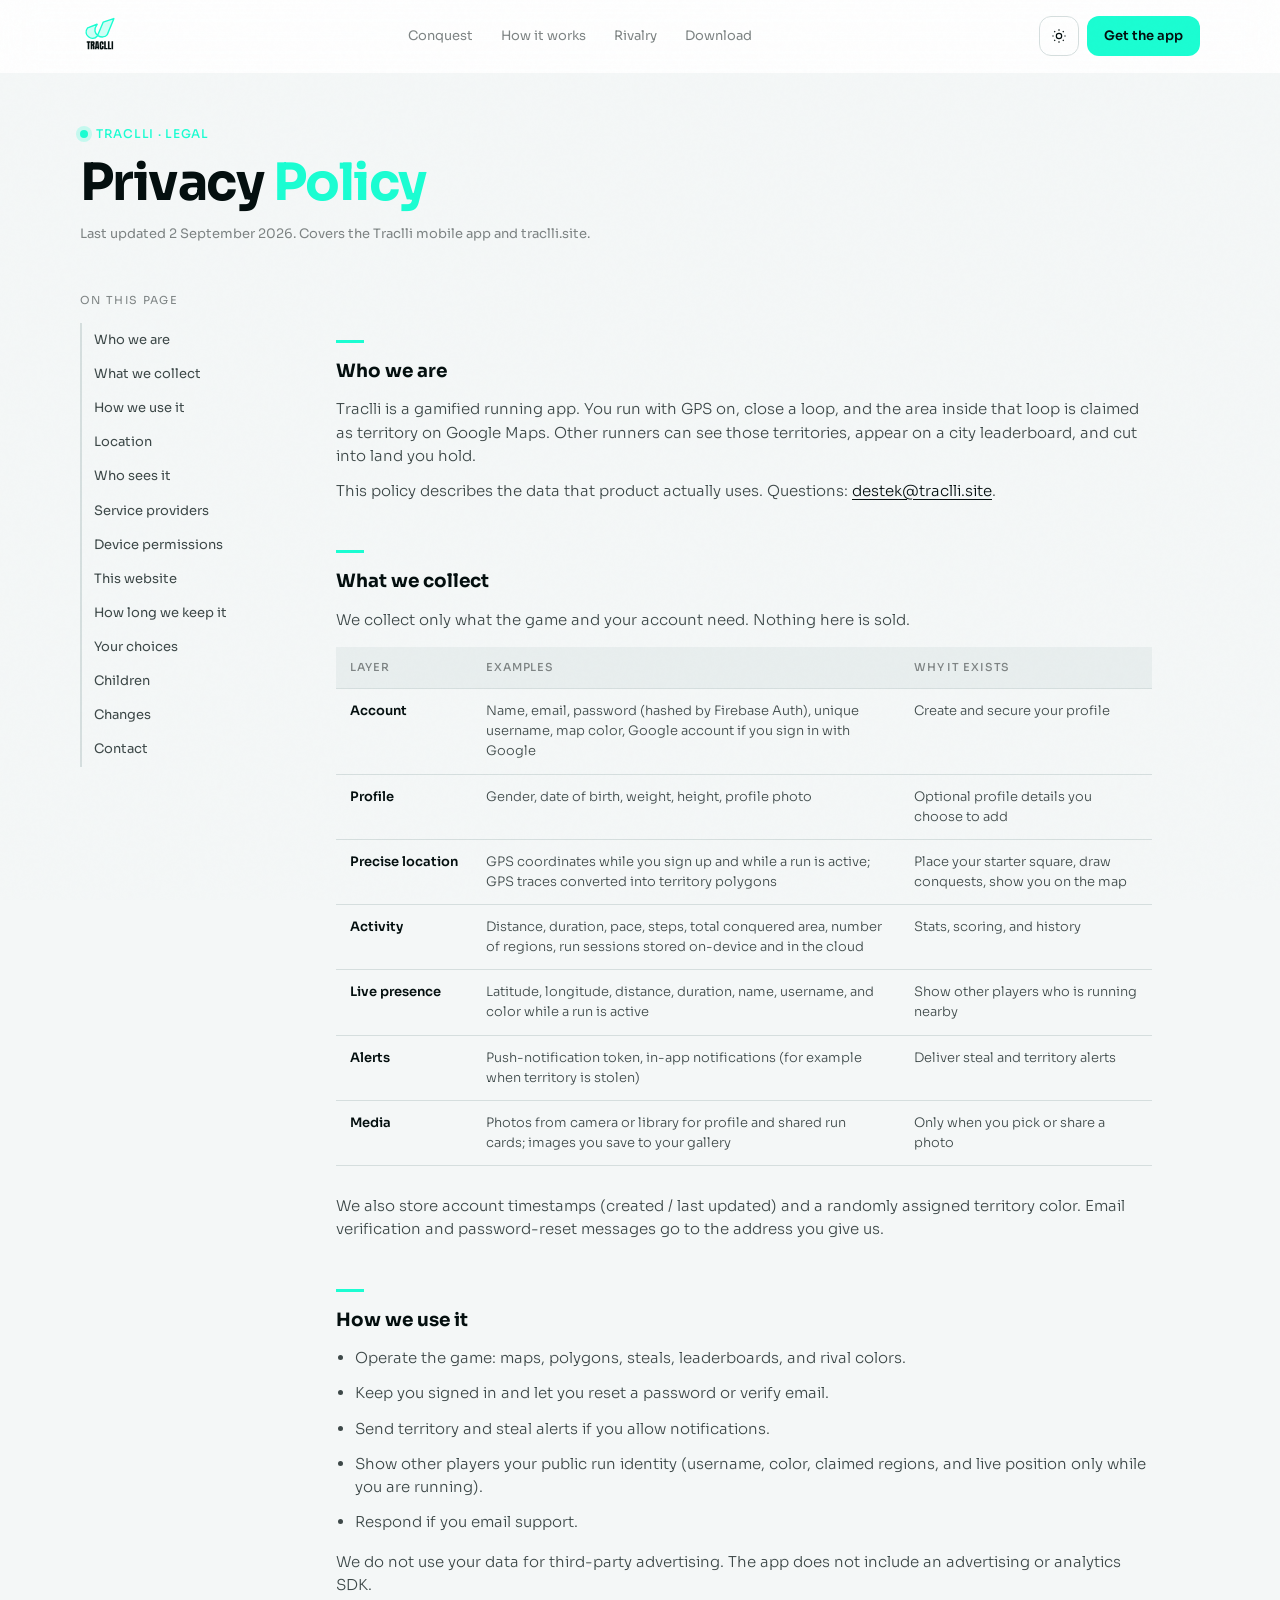
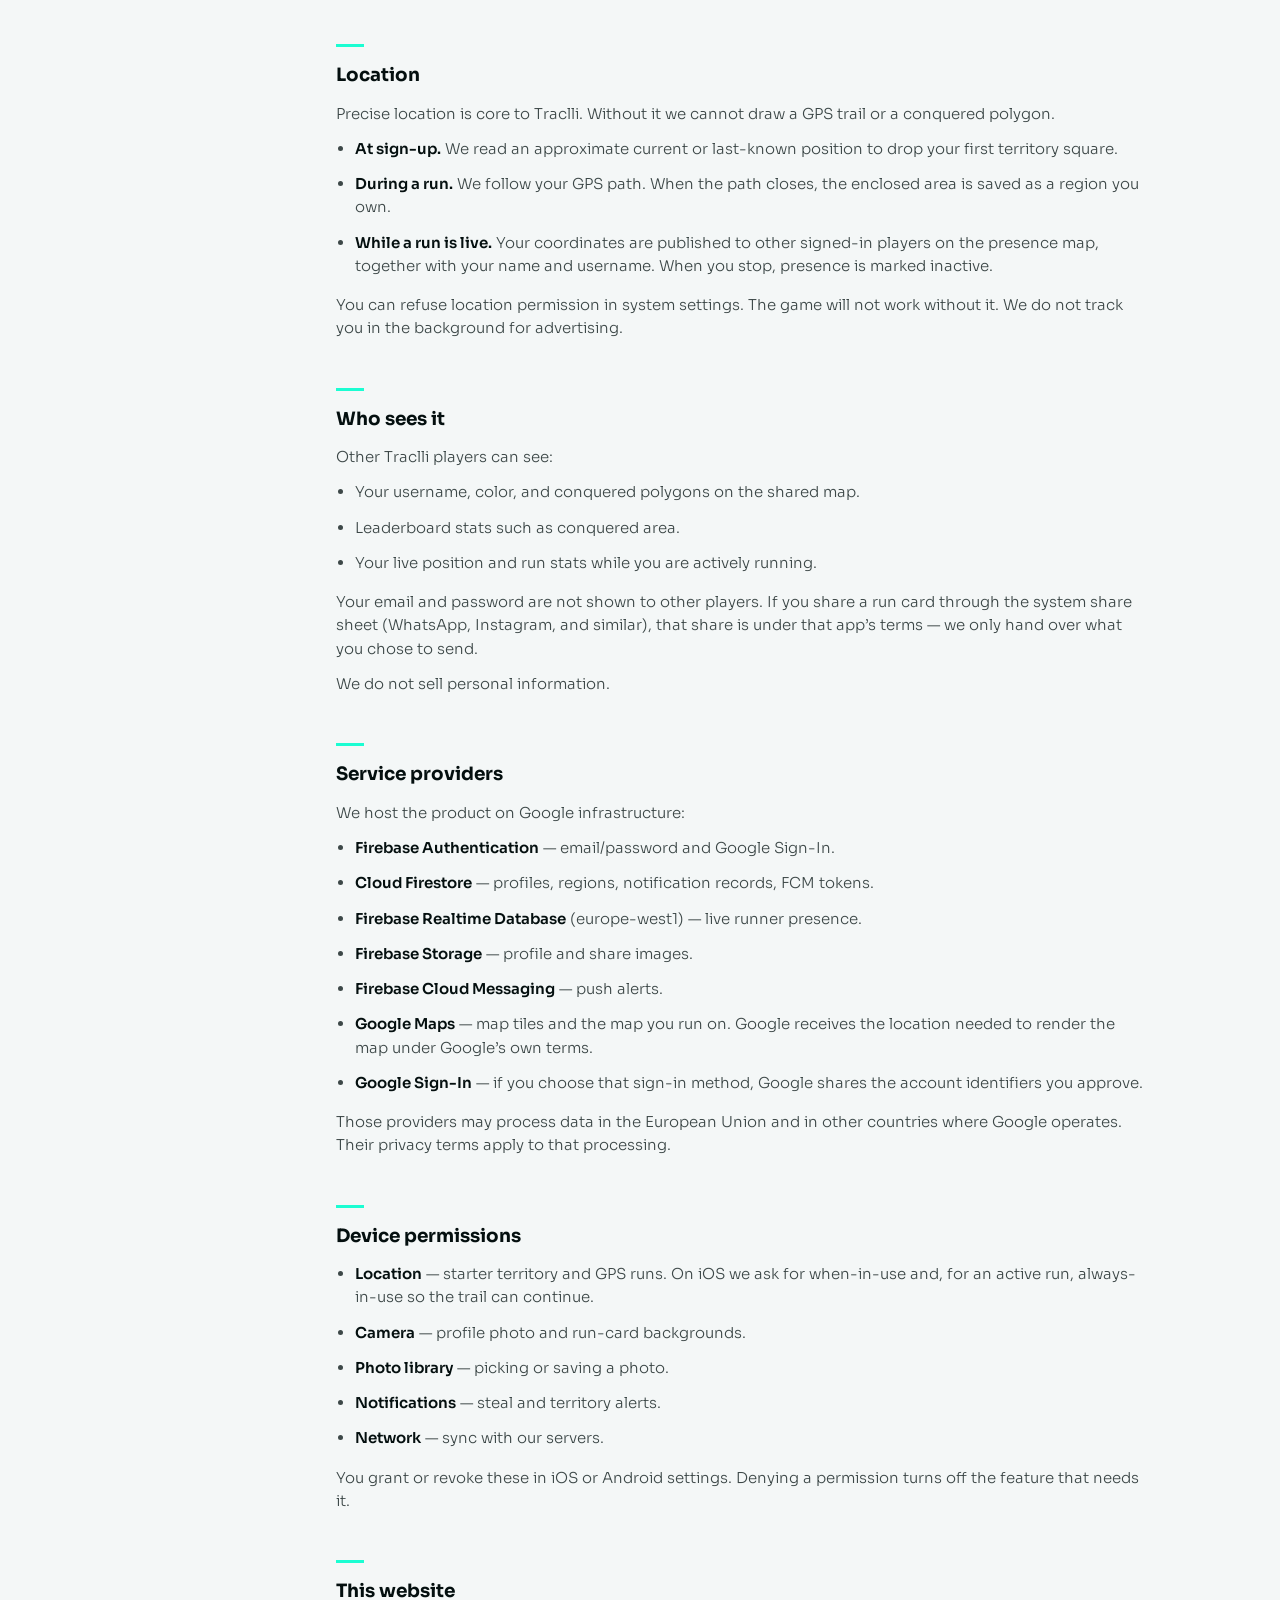
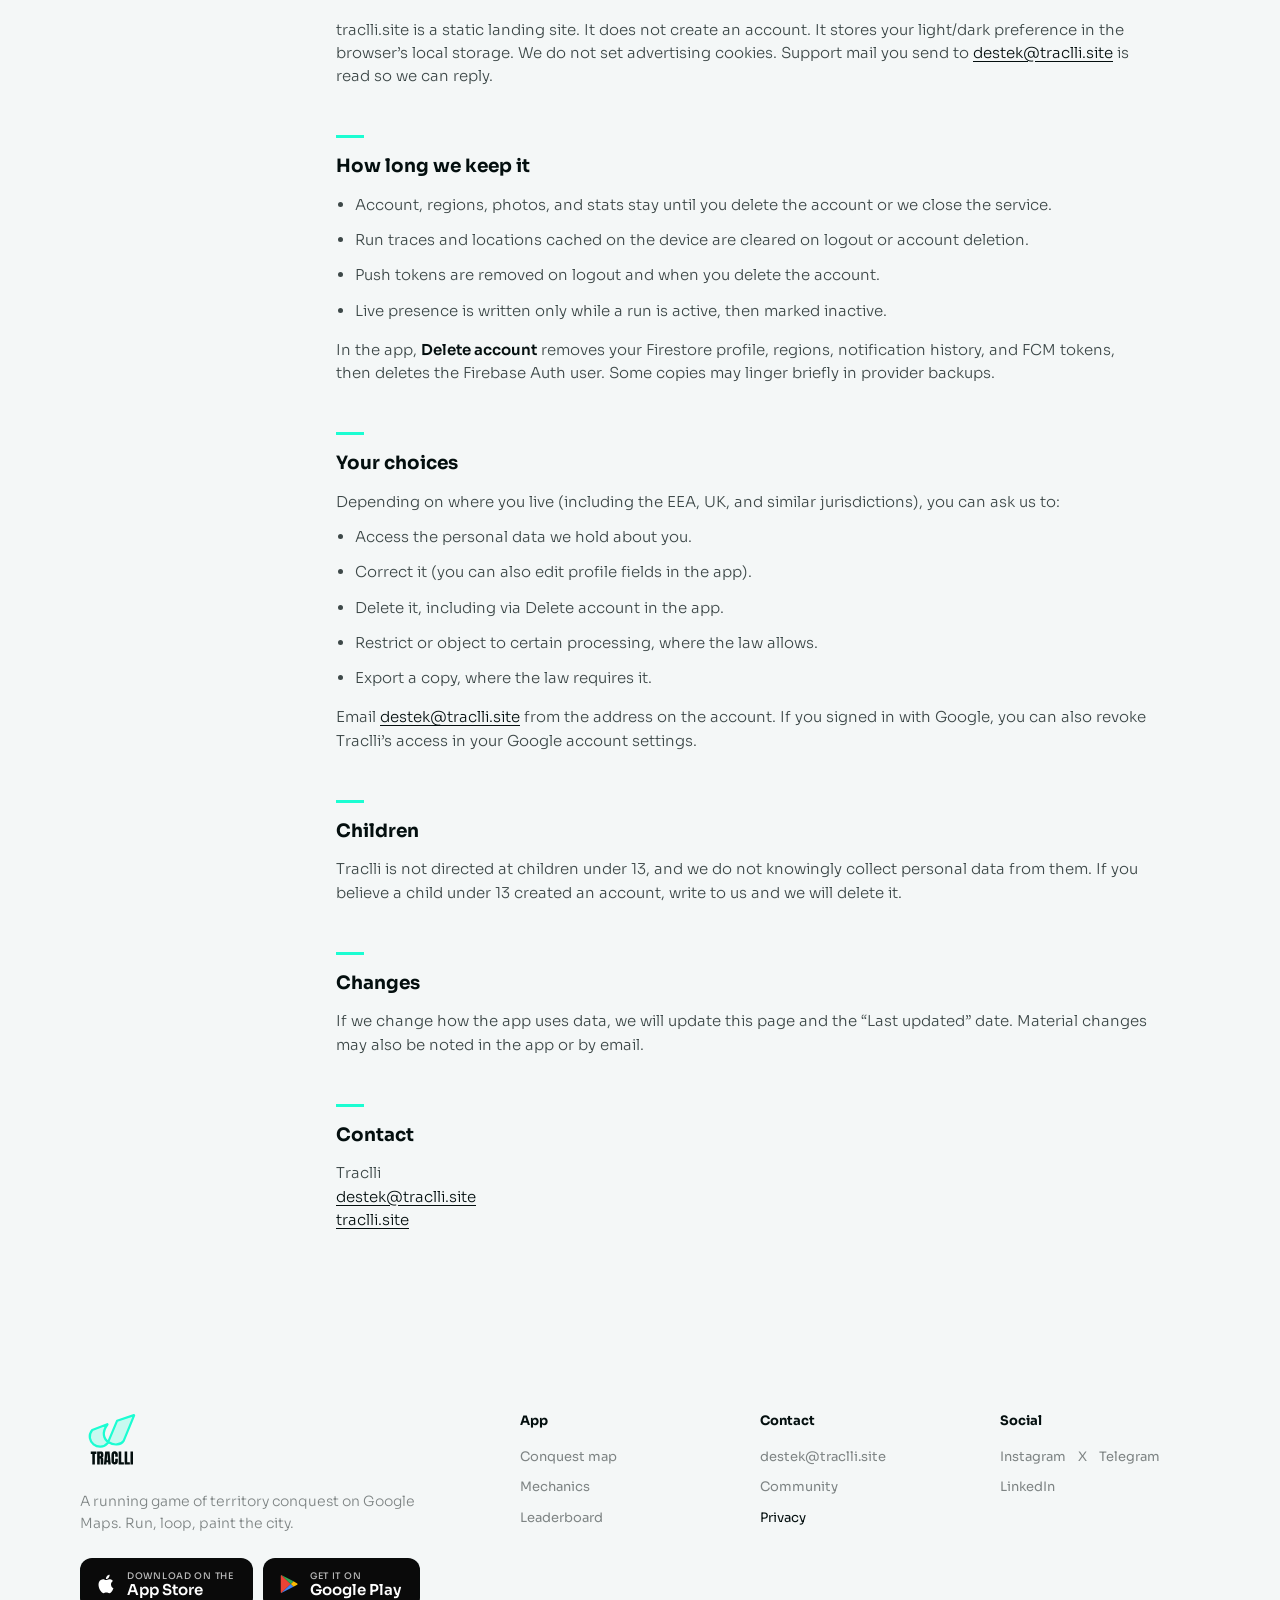
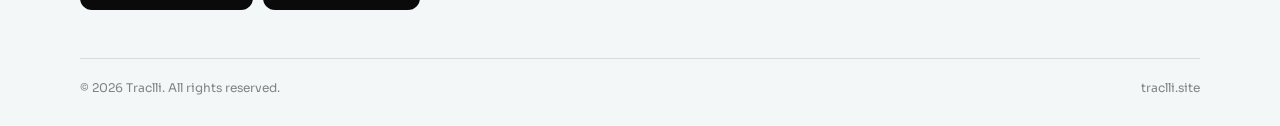
==== privacy.html @ a517178c "feat: gizlilik politikası eklendi" ====
<!DOCTYPE html>
<html lang="en" data-theme="light">
<head>
  <meta charset="UTF-8">
  <meta name="viewport" content="width=device-width, initial-scale=1.0">
  <title>Privacy Policy — Traclli</title>
  <meta name="description" content="How Traclli collects, uses, and shares location, account, and activity data for territory conquest on Google Maps.">
  <meta name="theme-color" content="#F4F7F7">
  <link rel="icon" type="image/svg+xml" href="assets/app-icon.svg">

  <link rel="preconnect" href="https://fonts.googleapis.com">
  <link rel="preconnect" href="https://fonts.gstatic.com" crossorigin>
  <link href="https://fonts.googleapis.com/css2?family=Anton+SC&family=Gajraj+One&family=Sora:wght@300;400;500;600;700;800&display=swap" rel="stylesheet">

  <link rel="stylesheet" href="styles.css">
  <script>
    document.documentElement.setAttribute(
      "data-theme",
      localStorage.getItem("traclli-theme") === "dark" ? "dark" : "light"
    );
  </script>
</head>
<body>
  <svg class="icon-sprite" aria-hidden="true" focusable="false">
    <symbol id="traclli-logo" viewBox="0 0 512 512" fill="none">
      <path d="M98.1896 152.036L218.187 105.743C219.385 105.281 220.365 106.809 219.596 107.836C171.793 171.759 189.295 221.668 225.581 247.792L296.229 79.324C296.369 78.9901 296.645 78.7323 296.988 78.6157L431.366 32.8961C432.394 32.5464 433.356 33.5692 432.944 34.5738L349.302 238.371C349.271 238.447 349.232 238.521 349.187 238.589C324.1 276.456 264.201 275.596 225.581 247.792L222.532 255.062C222.481 255.183 222.409 255.299 222.324 255.398C152.495 336.929 30.1917 237.698 97.6495 152.437C97.789 152.26 97.9798 152.117 98.1896 152.036Z" fill="#1BFDD2" fill-opacity="0.2"/>
      <path d="M222.532 255.062L296.229 79.324C296.369 78.9901 296.645 78.7323 296.988 78.6157L431.366 32.8961C432.394 32.5464 433.356 33.5692 432.944 34.5738L349.302 238.371C349.271 238.447 349.232 238.521 349.187 238.589C300.53 312.034 120.915 239.794 219.596 107.836C220.365 106.809 219.385 105.281 218.187 105.743L98.1896 152.036C97.9798 152.117 97.789 152.26 97.6495 152.437C30.1917 237.698 152.495 336.929 222.324 255.398C222.409 255.299 222.481 255.183 222.532 255.062Z" stroke="#1BFDD2" stroke-width="17.7077"/>
      <path fill="currentColor" d="M98.418 427V343.68H86.1719V323.875H131.289V343.68H119.043V427H98.418ZM137.031 427V323.875H168.672C173.945 323.875 177.93 325.086 180.625 327.508C183.32 329.891 185.117 333.25 186.016 337.586C186.953 341.883 187.422 346.941 187.422 352.762C187.422 358.387 186.699 362.879 185.254 366.238C183.848 369.598 181.172 371.922 177.227 373.211C180.469 373.875 182.734 375.496 184.023 378.074C185.352 380.613 186.016 383.914 186.016 387.977V427H165.684V386.629C165.684 383.621 165.059 381.766 163.809 381.062C162.598 380.32 160.625 379.949 157.891 379.949V427H137.031ZM158.008 362.078H162.988C165.84 362.078 167.266 358.973 167.266 352.762C167.266 348.738 166.953 346.102 166.328 344.852C165.703 343.602 164.531 342.977 162.812 342.977H158.008V362.078ZM191.406 427L201.367 323.875H236.348L246.133 427H226.621L225.156 410.359H212.734L211.445 427H191.406ZM214.199 393.895H223.574L219.062 341.453H218.125L214.199 393.895ZM276.484 427.937C269.023 427.937 263.008 425.613 258.437 420.965C253.906 416.316 251.641 409.812 251.641 401.453V353.875C251.641 343.875 253.613 336.219 257.559 330.906C261.543 325.594 268.008 322.937 276.953 322.937C281.836 322.937 286.172 323.836 289.961 325.633C293.789 327.43 296.797 330.125 298.984 333.719C301.172 337.273 302.266 341.766 302.266 347.195V365.008H281.758V349.773C281.758 346.687 281.367 344.617 280.586 343.562C279.805 342.469 278.594 341.922 276.953 341.922C275.039 341.922 273.75 342.625 273.086 344.031C272.422 345.398 272.09 347.234 272.09 349.539V401.16C272.09 404.012 272.5 406.023 273.32 407.195C274.18 408.367 275.391 408.953 276.953 408.953C278.711 408.953 279.941 408.23 280.645 406.785C281.387 405.34 281.758 403.465 281.758 401.16V382.586H302.5V402.098C302.5 411.16 300.215 417.742 295.645 421.844C291.074 425.906 284.687 427.937 276.484 427.937ZM309.414 427V323.875H330.039V409.422H351.25V427H309.414ZM357.109 427V323.875H377.734V409.422H398.945V427H357.109ZM403.867 427V323.875H423.789V427H403.867Z"/>
    </symbol>
    <symbol id="icon-apple" viewBox="0 0 24 24" fill="currentColor">
      <path d="M18.71 19.5c-.83 1.24-1.71 2.45-3.05 2.47-1.34.03-1.77-.79-3.29-.79-1.53 0-2 .77-3.27.82-1.31.05-2.3-1.32-3.14-2.53C4.25 17 2.94 12.45 4.7 9.39c.87-1.52 2.43-2.48 4.12-2.51 1.28-.02 2.5.87 3.29.87.78 0 2.26-1.07 3.81-.91.65.03 2.47.26 3.64 1.98-.09.06-2.17 1.28-2.15 3.81.03 3.02 2.65 4.03 2.68 4.04-.03.07-.42 1.44-1.38 2.83M13 3.5c.73-.83 1.94-1.46 2.94-1.5.13 1.17-.34 2.35-1.04 3.19-.69.85-1.83 1.51-2.95 1.42-.15-1.15.41-2.35 1.05-3.11z"/>
    </symbol>
    <symbol id="icon-play" viewBox="0 0 24 24">
      <path fill="#EA4335" d="M3.61 2.16 13.8 12 3.61 21.84A1.5 1.5 0 0 1 3 20.63V3.37c0-.55.22-1.07.61-1.21z"/>
      <path fill="#FBBC04" d="M16.9 8.9 13.8 12l3.1 3.1 4.07-2.33c.5-.29.5-1.03 0-1.32L16.9 8.9z"/>
      <path fill="#4285F4" d="M3.61 21.84 13.8 12l3.1 3.1-13.29 6.74z"/>
      <path fill="#34A853" d="M16.9 8.9 3.61 2.16 13.8 12z"/>
    </symbol>
  </svg>
  <div class="noise" aria-hidden="true"></div>

  <header class="nav" id="nav">
    <div class="container nav-inner">
      <a href="index.html" class="brand" aria-label="Traclli home">
        <svg class="brand-logo" role="img" aria-label="Traclli"><use href="#traclli-logo"/></svg>
      </a>

      <nav class="nav-links" id="navLinks">
        <a href="index.html#story">Conquest</a>
        <a href="index.html#mechanics">How it works</a>
        <a href="index.html#rivalry">Rivalry</a>
        <a href="index.html#download">Download</a>
      </nav>

      <div class="nav-actions">
        <button class="theme-toggle" id="themeToggle" type="button" aria-label="Toggle theme">
          <svg width="16" height="16" viewBox="0 0 24 24" fill="none" stroke="currentColor" stroke-width="1.8" aria-hidden="true"><circle cx="12" cy="12" r="4"/><path d="M12 2v2M12 20v2M4.9 4.9l1.4 1.4M17.7 17.7l1.4 1.4M2 12h2M20 12h2M4.9 19.1l1.4-1.4M17.7 6.3l1.4-1.4"/></svg>
        </button>
        <a class="btn btn-primary" href="index.html#download">Get the app</a>
        <button class="nav-toggle" id="navToggle" aria-label="Menu" aria-expanded="false">
          <span></span><span></span>
        </button>
      </div>
    </div>
  </header>

  <main class="legal">
    <div class="container">
      <header class="legal-hero">
        <p class="eyebrow"><span class="live-dot"></span> Traclli · legal</p>
        <h1>Privacy <em>Policy</em></h1>
        <p class="legal-meta">Last updated 2 September 2026. Covers the Traclli mobile app and traclli.site.</p>
      </header>

      <div class="legal-layout">
        <nav class="legal-toc" aria-label="On this page">
          <p>On this page</p>
          <a href="#who">Who we are</a>
          <a href="#collect">What we collect</a>
          <a href="#use">How we use it</a>
          <a href="#location">Location</a>
          <a href="#share">Who sees it</a>
          <a href="#processors">Service providers</a>
          <a href="#permissions">Device permissions</a>
          <a href="#site">This website</a>
          <a href="#retention">How long we keep it</a>
          <a href="#rights">Your choices</a>
          <a href="#children">Children</a>
          <a href="#changes">Changes</a>
          <a href="#contact">Contact</a>
        </nav>

        <article class="legal-doc">
          <h2 id="who">Who we are</h2>
          <p>
            Traclli is a gamified running app. You run with GPS on, close a loop, and the area inside that loop is claimed as territory on Google Maps. Other runners can see those territories, appear on a city leaderboard, and cut into land you hold.
          </p>
          <p>
            This policy describes the data that product actually uses. Questions: <a href="mailto:destek@traclli.site">destek@traclli.site</a>.
          </p>

          <h2 id="collect">What we collect</h2>
          <p>We collect only what the game and your account need. Nothing here is sold.</p>

          <table class="data-legend">
            <thead>
              <tr>
                <th>Layer</th>
                <th>Examples</th>
                <th>Why it exists</th>
              </tr>
            </thead>
            <tbody>
              <tr>
                <td>Account</td>
                <td>Name, email, password (hashed by Firebase Auth), unique username, map color, Google account if you sign in with Google</td>
                <td>Create and secure your profile</td>
              </tr>
              <tr>
                <td>Profile</td>
                <td>Gender, date of birth, weight, height, profile photo</td>
                <td>Optional profile details you choose to add</td>
              </tr>
              <tr>
                <td>Precise location</td>
                <td>GPS coordinates while you sign up and while a run is active; GPS traces converted into territory polygons</td>
                <td>Place your starter square, draw conquests, show you on the map</td>
              </tr>
              <tr>
                <td>Activity</td>
                <td>Distance, duration, pace, steps, total conquered area, number of regions, run sessions stored on-device and in the cloud</td>
                <td>Stats, scoring, and history</td>
              </tr>
              <tr>
                <td>Live presence</td>
                <td>Latitude, longitude, distance, duration, name, username, and color while a run is active</td>
                <td>Show other players who is running nearby</td>
              </tr>
              <tr>
                <td>Alerts</td>
                <td>Push-notification token, in-app notifications (for example when territory is stolen)</td>
                <td>Deliver steal and territory alerts</td>
              </tr>
              <tr>
                <td>Media</td>
                <td>Photos from camera or library for profile and shared run cards; images you save to your gallery</td>
                <td>Only when you pick or share a photo</td>
              </tr>
            </tbody>
          </table>

          <p>
            We also store account timestamps (created / last updated) and a randomly assigned territory color. Email verification and password-reset messages go to the address you give us.
          </p>

          <h2 id="use">How we use it</h2>
          <ul>
            <li>Operate the game: maps, polygons, steals, leaderboards, and rival colors.</li>
            <li>Keep you signed in and let you reset a password or verify email.</li>
            <li>Send territory and steal alerts if you allow notifications.</li>
            <li>Show other players your public run identity (username, color, claimed regions, and live position only while you are running).</li>
            <li>Respond if you email support.</li>
          </ul>
          <p>We do not use your data for third-party advertising. The app does not include an advertising or analytics SDK.</p>

          <h2 id="location">Location</h2>
          <p>
            Precise location is core to Traclli. Without it we cannot draw a GPS trail or a conquered polygon.
          </p>
          <ul>
            <li><strong>At sign-up.</strong> We read an approximate current or last-known position to drop your first territory square.</li>
            <li><strong>During a run.</strong> We follow your GPS path. When the path closes, the enclosed area is saved as a region you own.</li>
            <li><strong>While a run is live.</strong> Your coordinates are published to other signed-in players on the presence map, together with your name and username. When you stop, presence is marked inactive.</li>
          </ul>
          <p>
            You can refuse location permission in system settings. The game will not work without it. We do not track you in the background for advertising.
          </p>

          <h2 id="share">Who sees it</h2>
          <p>Other Traclli players can see:</p>
          <ul>
            <li>Your username, color, and conquered polygons on the shared map.</li>
            <li>Leaderboard stats such as conquered area.</li>
            <li>Your live position and run stats while you are actively running.</li>
          </ul>
          <p>
            Your email and password are not shown to other players. If you share a run card through the system share sheet (WhatsApp, Instagram, and similar), that share is under that app’s terms — we only hand over what you chose to send.
          </p>
          <p>We do not sell personal information.</p>

          <h2 id="processors">Service providers</h2>
          <p>We host the product on Google infrastructure:</p>
          <ul>
            <li><strong>Firebase Authentication</strong> — email/password and Google Sign-In.</li>
            <li><strong>Cloud Firestore</strong> — profiles, regions, notification records, FCM tokens.</li>
            <li><strong>Firebase Realtime Database</strong> (europe-west1) — live runner presence.</li>
            <li><strong>Firebase Storage</strong> — profile and share images.</li>
            <li><strong>Firebase Cloud Messaging</strong> — push alerts.</li>
            <li><strong>Google Maps</strong> — map tiles and the map you run on. Google receives the location needed to render the map under Google’s own terms.</li>
            <li><strong>Google Sign-In</strong> — if you choose that sign-in method, Google shares the account identifiers you approve.</li>
          </ul>
          <p>
            Those providers may process data in the European Union and in other countries where Google operates. Their privacy terms apply to that processing.
          </p>

          <h2 id="permissions">Device permissions</h2>
          <ul>
            <li><strong>Location</strong> — starter territory and GPS runs. On iOS we ask for when-in-use and, for an active run, always-in-use so the trail can continue.</li>
            <li><strong>Camera</strong> — profile photo and run-card backgrounds.</li>
            <li><strong>Photo library</strong> — picking or saving a photo.</li>
            <li><strong>Notifications</strong> — steal and territory alerts.</li>
            <li><strong>Network</strong> — sync with our servers.</li>
          </ul>
          <p>You grant or revoke these in iOS or Android settings. Denying a permission turns off the feature that needs it.</p>

          <h2 id="site">This website</h2>
          <p>
            traclli.site is a static landing site. It does not create an account. It stores your light/dark preference in the browser’s local storage. We do not set advertising cookies. Support mail you send to <a href="mailto:destek@traclli.site">destek@traclli.site</a> is read so we can reply.
          </p>

          <h2 id="retention">How long we keep it</h2>
          <ul>
            <li>Account, regions, photos, and stats stay until you delete the account or we close the service.</li>
            <li>Run traces and locations cached on the device are cleared on logout or account deletion.</li>
            <li>Push tokens are removed on logout and when you delete the account.</li>
            <li>Live presence is written only while a run is active, then marked inactive.</li>
          </ul>
          <p>
            In the app, <strong>Delete account</strong> removes your Firestore profile, regions, notification history, and FCM tokens, then deletes the Firebase Auth user. Some copies may linger briefly in provider backups.
          </p>

          <h2 id="rights">Your choices</h2>
          <p>Depending on where you live (including the EEA, UK, and similar jurisdictions), you can ask us to:</p>
          <ul>
            <li>Access the personal data we hold about you.</li>
            <li>Correct it (you can also edit profile fields in the app).</li>
            <li>Delete it, including via Delete account in the app.</li>
            <li>Restrict or object to certain processing, where the law allows.</li>
            <li>Export a copy, where the law requires it.</li>
          </ul>
          <p>
            Email <a href="mailto:destek@traclli.site">destek@traclli.site</a> from the address on the account. If you signed in with Google, you can also revoke Traclli’s access in your Google account settings.
          </p>

          <h2 id="children">Children</h2>
          <p>
            Traclli is not directed at children under 13, and we do not knowingly collect personal data from them. If you believe a child under 13 created an account, write to us and we will delete it.
          </p>

          <h2 id="changes">Changes</h2>
          <p>
            If we change how the app uses data, we will update this page and the “Last updated” date. Material changes may also be noted in the app or by email.
          </p>

          <h2 id="contact">Contact</h2>
          <p>
            Traclli<br>
            <a href="mailto:destek@traclli.site">destek@traclli.site</a><br>
            <a href="https://traclli.site">traclli.site</a>
          </p>
        </article>
      </div>
    </div>
  </main>

  <footer class="footer">
    <div class="container footer-grid">
      <div class="footer-brand">
        <svg class="brand-logo brand-logo-lg" role="img" aria-label="Traclli"><use href="#traclli-logo"/></svg>
        <p>A running game of territory conquest on Google Maps. Run, loop, paint the city.</p>
        <div class="store-row">
          <a class="store-badge" href="https://apps.apple.com/search?term=Traclli" target="_blank" rel="noopener noreferrer">
            <svg class="store-badge-icon" aria-hidden="true"><use href="#icon-apple"/></svg>
            <span class="store-badge-text">
              <small>Download on the</small>
              <strong>App Store</strong>
            </span>
          </a>
          <a class="store-badge" href="https://play.google.com/store/apps/details?id=com.hamitseyrek.run_field" target="_blank" rel="noopener noreferrer">
            <svg class="store-badge-icon" aria-hidden="true"><use href="#icon-play"/></svg>
            <span class="store-badge-text">
              <small>Get it on</small>
              <strong>Google Play</strong>
            </span>
          </a>
        </div>
      </div>
      <div>
        <h4>App</h4>
        <a href="index.html#story">Conquest map</a>
        <a href="index.html#mechanics">Mechanics</a>
        <a href="index.html#rivalry">Leaderboard</a>
      </div>
      <div>
        <h4>Contact</h4>
        <a href="mailto:destek@traclli.site">destek@traclli.site</a>
        <a href="#">Community</a>
        <a href="privacy.html" aria-current="page">Privacy</a>
      </div>
      <div>
        <h4>Social</h4>
        <div class="socials">
          <a href="#" aria-label="Instagram">Instagram</a>
          <a href="#" aria-label="X">X</a>
          <a href="#" aria-label="Telegram">Telegram</a>
          <a href="#" aria-label="LinkedIn">LinkedIn</a>
        </div>
      </div>
    </div>
    <div class="container footer-bottom">
      <span>© 2026 Traclli. All rights reserved.</span>
      <span>traclli.site</span>
    </div>
  </footer>

  <script src="site.js"></script>
</body>
</html>
---- styles.css ----
:root,
[data-theme="light"] {
  --bg: #f4f7f7;
  --surface: #ffffff;
  --surface-alt: #e8eeee;
  --card: #ffffff;
  --line: #d5dede;
  --line-2: #c5d0d0;
  --brand: #1bfdd2;
  --brand-soft: rgba(27, 253, 210, 0.22);
  --on-brand: #040f0f;
  --text: #040f0f;
  --text-2: #3d4848;
  --muted: #7e8484;
  --faint: #7e8484;
  --nav-bg: rgba(255, 255, 255, 0.88);
  --phone-bezel: #111111;
  --phone-screen: #f4f7f7;
  --map-ink: #c8d2d2;
  --map-land: #dde8e8;
  --shadow: 0 24px 48px rgba(4, 15, 15, 0.08);
  --radius: 8px;
  --radius-md: 12px;
  --radius-lg: 16px;
  --font: "Sora", system-ui, sans-serif;
  --display: "Gajraj One", "Sora", sans-serif;
  --num: "Anton SC", "Anton", sans-serif;
  --max: 1120px;
}

[data-theme="dark"] {
  --bg: #040f0f;
  --surface: #0e1818;
  --surface-alt: #152222;
  --card: #0e1818;
  --line: #2a3838;
  --line-2: #2a3838;
  --brand: #1bfdd2;
  --brand-soft: rgba(27, 253, 210, 0.18);
  --on-brand: #040f0f;
  --text: #ffffff;
  --text-2: #b8c0c0;
  --muted: #7e8484;
  --faint: #7e8484;
  --nav-bg: rgba(4, 15, 15, 0.88);
  --phone-bezel: #000000;
  --phone-screen: #040f0f;
  --map-ink: #2a3535;
  --map-land: #152020;
  --shadow: 0 40px 80px rgba(0, 0, 0, 0.45);
}

*,
*::before,
*::after {
  box-sizing: border-box;
  margin: 0;
  padding: 0;
}

html {
  scroll-padding-top: 80px;
  color-scheme: light;
}

html[data-theme="dark"] {
  color-scheme: dark;
}

html,
body {
  background: var(--bg);
  color: var(--text);
  font-family: var(--font);
  line-height: 1.55;
  -webkit-font-smoothing: antialiased;
  overflow-x: hidden;
}

img {
  max-width: 100%;
  display: block;
}

a {
  color: inherit;
  text-decoration: none;
}

button {
  font: inherit;
  color: inherit;
  background: none;
  border: 0;
  cursor: pointer;
}

.noise {
  pointer-events: none;
  position: fixed;
  inset: 0;
  z-index: 50;
  opacity: 0.018;
  mix-blend-mode: multiply;
  background-image: url("data:image/svg+xml,%3Csvg viewBox='0 0 200 200' xmlns='http://www.w3.org/2000/svg'%3E%3Cfilter id='n'%3E%3CfeTurbulence type='fractalNoise' baseFrequency='.8' numOctaves='4' stitchTiles='stitch'/%3E%3C/filter%3E%3Crect width='100%25' height='100%25' filter='url(%23n)'/%3E%3C/svg%3E");
}

.container {
  width: min(var(--max), calc(100% - 40px));
  margin-inline: auto;
}

.btn {
  display: inline-flex;
  align-items: center;
  justify-content: center;
  gap: 8px;
  height: 48px;
  padding: 0 20px;
  border-radius: var(--radius-md);
  font-size: 14px;
  font-weight: 600;
  border: 1px solid transparent;
  transition: 0.2s ease;
}

.btn-primary {
  background: var(--brand);
  color: var(--on-brand);
}

.btn-primary:hover {
  filter: brightness(0.95);
  transform: translateY(-1px);
}

.btn-ghost {
  background: transparent;
  border-color: var(--line-2);
}

.btn-ghost:hover {
  border-color: var(--brand);
  color: var(--brand);
}

.store-badge {
  display: inline-flex;
  align-items: center;
  gap: 10px;
  height: 52px;
  padding: 0 18px 0 14px;
  border-radius: var(--radius-md);
  background: #0a0a0a;
  color: #fff;
  border: 1px solid rgba(4, 15, 15, 0.2);
  text-decoration: none;
  transition: transform 0.2s ease, filter 0.2s ease;
}

.store-badge:hover {
  color: #fff;
  filter: brightness(1.12);
  transform: translateY(-1px);
}

[data-theme="dark"] .store-badge {
  border-color: rgba(255, 255, 255, 0.16);
}

.store-badge-icon {
  width: 22px;
  height: 22px;
  flex-shrink: 0;
}

.store-badge-text {
  display: flex;
  flex-direction: column;
  line-height: 1.15;
  text-align: left;
}

.store-badge-text small {
  font-size: 9px;
  font-weight: 500;
  letter-spacing: 0.08em;
  text-transform: uppercase;
  color: rgba(255, 255, 255, 0.72);
}

.store-badge-text strong {
  font-size: 15px;
  font-weight: 600;
}

/* Nav */
.nav {
  position: sticky;
  top: 0;
  z-index: 30;
  background: var(--nav-bg);
  backdrop-filter: blur(16px);
  border-bottom: 1px solid transparent;
}

.nav.is-scrolled {
  border-bottom-color: var(--line);
}

.nav-inner {
  position: relative;
  display: flex;
  align-items: center;
  justify-content: space-between;
  height: 72px;
  gap: 24px;
}

.brand {
  display: flex;
  align-items: center;
  gap: 10px;
  text-decoration: none;
  font-weight: 800;
  font-size: 1.5rem;
  color: var(--text);
}

.icon-sprite {
  position: absolute;
  width: 0;
  height: 0;
  overflow: hidden;
}

.brand-logo {
  height: 40px;
  width: auto;
  aspect-ratio: 1;
  display: block;
  color: var(--text);
}

.brand-logo-lg {
  height: 64px;
}

.nav-links {
  display: flex;
  gap: 28px;
}

.nav-links a {
  color: var(--muted);
  font-size: 13px;
}

.nav-links a:hover {
  color: var(--text);
}

.nav-actions {
  display: flex;
  align-items: center;
  gap: 8px;
}

.nav .btn {
  height: 40px;
  font-size: 13px;
  padding: 0 16px;
}

.nav-toggle {
  display: none;
  width: 40px;
  height: 40px;
  position: relative;
}

.nav-toggle span {
  position: absolute;
  left: 10px;
  right: 10px;
  height: 1.5px;
  background: var(--text);
}

.nav-toggle span:first-child {
  top: 15px;
}

.nav-toggle span:last-child {
  bottom: 15px;
}

/* Hero */
.hero {
  position: relative;
  padding: 40px 0 88px;
  overflow: hidden;
}

.hero-glow {
  position: absolute;
  width: 560px;
  height: 560px;
  right: 8%;
  top: -80px;
  background: radial-gradient(circle, var(--brand-soft), transparent 68%);
  pointer-events: none;
}

.hero-copy {
  max-width: 560px;
}

.hero-grid {
  display: grid;
  grid-template-columns: 1fr 320px;
  gap: 64px;
  align-items: center;
}

.eyebrow {
  display: inline-flex;
  align-items: center;
  gap: 8px;
  color: var(--brand);
  font-size: 12px;
  font-weight: 500;
  letter-spacing: 0.06em;
  text-transform: uppercase;
  margin-bottom: 16px;
}

.live-dot,
.pulse {
  width: 8px;
  height: 8px;
  border-radius: 50%;
  background: var(--brand);
  box-shadow: 0 0 0 4px var(--brand-soft);
}

.hero h1 {
  font-size: clamp(40px, 6vw, 72px);
  font-weight: 800;
  letter-spacing: -0.04em;
  line-height: 1.02;
  margin-bottom: 18px;
}

.hero h1 em {
  font-style: normal;
  color: var(--brand);
}

.lede {
  color: var(--muted);
  font-weight: 300;
  font-size: 16px;
  max-width: 48ch;
  margin-bottom: 28px;
}

.hero-cta {
  display: flex;
  flex-wrap: wrap;
  gap: 12px;
  margin-bottom: 36px;
}

.hero-stats {
  display: flex;
  gap: 32px;
  border-top: 1px solid var(--line);
  padding-top: 22px;
}

.hero-stats dt {
  font-size: 11px;
  color: var(--muted);
}

.hero-stats dd {
  font-size: 14px;
  font-weight: 600;
  margin-top: 4px;
}

/* Phone */
.phone {
  width: 300px;
  height: 620px;
  margin-inline: auto;
  background: var(--phone-bezel);
  border-radius: 40px;
  padding: 10px;
  border: 2px solid #222;
  box-shadow: var(--shadow);
  position: relative;
}

.phone-notch {
  position: absolute;
  top: 14px;
  left: 50%;
  width: 96px;
  height: 22px;
  transform: translateX(-50%);
  background: #000;
  border-radius: 16px;
  z-index: 2;
}

.phone-screen {
  height: 100%;
  background: var(--phone-screen);
  border-radius: 32px;
  overflow: hidden;
  display: flex;
  flex-direction: column;
}

.status-bar {
  display: flex;
  justify-content: space-between;
  padding: 14px 18px 0;
  font-size: 11px;
  font-weight: 600;
}

.status-icons {
  opacity: 0.7;
  font-weight: 400;
}

.run-top {
  padding: 8px 12px 12px;
  background: linear-gradient(var(--surface), transparent);
}

.icon-btn {
  width: 28px;
  height: 28px;
  color: var(--muted);
}

.run-distance {
  text-align: center;
}

.run-area {
  display: block;
  color: var(--muted);
  font-size: 11px;
}

.run-km {
  display: block;
  font-family: var(--display);
  font-size: 54px;
  line-height: 1;
  font-weight: 400;
}

.run-label {
  color: var(--muted);
  font-size: 12px;
}

.phone-map {
  flex: 1;
  position: relative;
  min-height: 0;
}

.phone-map svg {
  width: 100%;
  height: 100%;
  display: block;
}

.map-fab {
  position: absolute;
  right: 12px;
  top: 42%;
  display: flex;
  flex-direction: column;
  gap: 10px;
}

.map-fab span {
  width: 36px;
  height: 36px;
  border-radius: 50%;
  background: var(--surface);
  border: 1px solid var(--line);
}

.theme-toggle {
  width: 40px;
  height: 40px;
  border-radius: 12px;
  border: 1px solid var(--line);
  color: var(--text);
  display: grid;
  place-items: center;
}

.theme-toggle:hover {
  border-color: var(--brand);
}

[data-theme="dark"] .noise {
  opacity: 0.04;
  mix-blend-mode: overlay;
}

.lede,
.story-copy p,
.section-head p,
.panel p {
  color: var(--text-2);
}

@media (prefers-reduced-motion: reduce) {
  *,
  *::before,
  *::after {
    animation: none !important;
    transition: none !important;
  }
}

.run-bottom {
  display: grid;
  grid-template-columns: 1fr auto 1fr;
  align-items: end;
  padding: 16px 16px 22px;
  background: linear-gradient(transparent, var(--surface) 36%, var(--surface));
}

.run-bottom .stat {
  text-align: center;
}

.run-bottom .stat span {
  display: block;
  color: var(--muted);
  font-size: 10px;
  font-weight: 300;
}

.run-bottom .stat strong {
  font-size: 16px;
  font-weight: 800;
}

.start-wrap {
  display: flex;
  justify-content: center;
}

.start-btn {
  width: 72px;
  height: 72px;
  border-radius: 50%;
  background: var(--brand);
  box-shadow:
    0 0 0 8px var(--brand-soft),
    0 0 0 16px rgba(27, 253, 210, 0.1);
  display: grid;
  place-items: center;
}

.start-btn img {
  width: 32px;
  height: 32px;
  filter: brightness(0);
}

.hero-device {
  justify-self: center;
}

.story-stage {
  min-width: 0;
}

/* Story */
.story {
  height: 240vh;
  border-top: 1px solid var(--line);
}

.story-sticky {
  position: sticky;
  top: 72px;
  width: 100%;
  min-height: calc(100vh - 72px);
  display: flex;
  align-items: center;
  background: var(--bg);
}

.story-layout {
  display: grid;
  grid-template-columns: 0.9fr 1.1fr;
  gap: 48px;
  align-items: center;
}

.story-copy h2 {
  font-size: clamp(28px, 4vw, 40px);
  letter-spacing: -0.03em;
  margin: 8px 0 12px;
}

.story-copy p {
  color: var(--muted);
  font-weight: 300;
}

.story-steps {
  list-style: none;
  margin-top: 28px;
  display: flex;
  flex-direction: column;
  gap: 12px;
}

.story-steps li {
  color: var(--faint);
  font-size: 14px;
  padding-left: 14px;
  border-left: 2px solid var(--line);
}

.story-steps li.is-active {
  color: var(--text);
  border-left-color: var(--brand);
}

.map-stage {
  background: var(--surface);
  border: 1px solid var(--line);
  border-radius: var(--radius-lg);
  overflow: hidden;
}

.map-stage svg {
  display: block;
  width: 100%;
  height: auto;
}

.map-meta {
  display: flex;
  flex-wrap: wrap;
  align-items: center;
  gap: 20px;
  padding: 16px 20px 20px;
  border-top: 1px solid var(--line);
}

.map-meta span {
  display: block;
  color: var(--muted);
  font-size: 11px;
}

.map-meta strong {
  color: var(--brand);
  font-family: var(--num);
  font-size: 22px;
  font-weight: 400;
}

.map-meta .btn {
  margin-left: auto;
  height: 40px;
  font-size: 13px;
}

/* Sections */
.section {
  padding: 96px 0;
}

.section-alt {
  background: var(--surface-alt);
  border-top: 1px solid var(--line);
  border-bottom: 1px solid var(--line);
}

.section-head {
  max-width: 540px;
  margin-bottom: 40px;
}

.section-head h2 {
  font-size: clamp(28px, 4vw, 40px);
  letter-spacing: -0.03em;
  margin: 8px 0 12px;
}

.section-head p {
  color: var(--muted);
  font-weight: 300;
}

.steps-grid,
.rivalry-grid {
  display: grid;
  gap: 16px;
}

.steps-grid {
  grid-template-columns: repeat(3, 1fr);
}

.rivalry-grid {
  grid-template-columns: 1.2fr 0.8fr;
}

.panel {
  background: var(--surface);
  border: 1px solid var(--line);
  border-radius: var(--radius);
  padding: 24px;
}

.section-alt .panel {
  background: var(--bg);
}

.step-num {
  display: block;
  font-family: var(--num);
  color: var(--brand);
  font-size: 28px;
  margin-bottom: 14px;
}

.panel h3 {
  font-size: 18px;
  margin-bottom: 8px;
}

.panel p {
  color: var(--muted);
  font-size: 14px;
  font-weight: 300;
}

.map-mini svg {
  width: 100%;
  border-radius: var(--radius);
}

.legend {
  list-style: none;
  display: flex;
  flex-wrap: wrap;
  gap: 16px;
  margin-top: 16px;
  font-size: 12px;
  color: var(--muted);
}

.swatch {
  display: inline-block;
  width: 8px;
  height: 8px;
  border-radius: 50%;
  margin-right: 6px;
}

.swatch.you {
  background: var(--brand);
}
.swatch.blue {
  background: #5ba3c9;
}
.swatch.orange {
  background: #e07a45;
}

.lb-head {
  display: flex;
  justify-content: space-between;
  margin-bottom: 8px;
}

.lb-head span {
  color: var(--muted);
  font-size: 12px;
}

.lb-list {
  list-style: none;
}

.lb-list li {
  display: grid;
  grid-template-columns: 28px 40px 1fr auto;
  gap: 10px;
  align-items: center;
  padding: 10px 0;
  border-bottom: 1px solid var(--line);
}

.lb-list li:last-child {
  border-bottom: 0;
}

.rank {
  font-family: var(--num);
  font-size: 20px;
  color: var(--brand);
}

.rank.dim {
  color: var(--faint);
}

.lb-list img {
  width: 40px;
  height: 40px;
  border-radius: 50%;
  object-fit: cover;
  background: var(--card);
}

.lb-list strong {
  display: block;
  font-size: 12px;
}

.lb-list small {
  color: var(--muted);
  font-size: 10px;
  font-weight: 300;
}

.lb-list em {
  font-style: normal;
  color: var(--brand);
  font-size: 11px;
  font-weight: 500;
}

/* Footer */
.footer {
  padding: 72px 0 28px;
}

.footer-grid {
  display: grid;
  grid-template-columns: 1.4fr repeat(3, 0.7fr);
  gap: 40px;
  margin-bottom: 48px;
}

.footer-brand p {
  color: var(--muted);
  font-size: 14px;
  font-weight: 300;
  margin: 16px 0 24px;
  max-width: 36ch;
}

.store-row {
  display: flex;
  gap: 10px;
  flex-wrap: wrap;
}

.footer h4 {
  font-size: 13px;
  margin-bottom: 16px;
}

.footer a:not(.store-badge) {
  display: block;
  color: var(--muted);
  font-size: 13px;
  margin-bottom: 10px;
}

.footer a:not(.store-badge):hover {
  color: var(--brand);
}

.footer a[aria-current="page"] {
  color: var(--text);
}

.socials {
  display: flex;
  flex-wrap: wrap;
}

.socials a {
  display: inline-block;
  margin-right: 12px;
}

.footer-bottom {
  display: flex;
  justify-content: space-between;
  padding-top: 20px;
  border-top: 1px solid var(--line);
  color: var(--faint);
  font-size: 12px;
}

@media (max-width: 960px) {
  .hero-grid,
  .story-layout,
  .steps-grid,
  .rivalry-grid,
  .footer-grid {
    grid-template-columns: 1fr;
  }

  .story {
    height: auto;
  }

  .story-sticky {
    position: relative;
    top: 0;
    min-height: 0;
    padding: 64px 0;
  }

  .nav-links {
    display: none;
    position: absolute;
    inset: 72px 0 auto;
    flex-direction: column;
    gap: 0;
    background: var(--surface);
    border-bottom: 1px solid var(--line);
    padding: 8px 20px 16px;
  }

  .nav-links.is-open {
    display: flex;
  }

  .nav-links a {
    padding: 12px 0;
    border-bottom: 1px solid var(--line);
  }

  .nav .btn-primary {
    display: none;
  }

  .nav-toggle {
    display: block;
  }

  .hero-device {
    order: -1;
  }

  .phone {
    width: 250px;
    height: 520px;
  }

  .run-km {
    font-size: 44px;
  }

  .map-meta .btn {
    margin-left: 0;
    width: 100%;
  }
}

@media (max-width: 640px) {
  .hero-stats {
    flex-direction: column;
    gap: 14px;
  }

  .footer-bottom {
    flex-direction: column;
    gap: 8px;
  }
}

/* Privacy / legal */
.legal {
  padding: 48px 0 96px;
}

.legal-hero {
  margin-bottom: 48px;
  max-width: 46ch;
}

.legal-hero .eyebrow {
  margin-bottom: 12px;
}

.legal-hero h1 {
  font-size: clamp(2rem, 4vw, 3.2rem);
  letter-spacing: -0.03em;
  line-height: 1.1;
  margin-bottom: 12px;
}

.legal-hero h1 em {
  font-style: normal;
  color: var(--brand);
}

.legal-meta {
  color: var(--muted);
  font-size: 13px;
}

.legal-layout {
  display: grid;
  grid-template-columns: 200px minmax(0, 1fr);
  gap: 56px;
  align-items: start;
}

.legal-toc {
  position: sticky;
  top: 96px;
}

.legal-toc p {
  font-size: 11px;
  letter-spacing: 0.12em;
  text-transform: uppercase;
  color: var(--muted);
  margin-bottom: 14px;
}

.legal-toc a {
  display: block;
  color: var(--text-2);
  font-size: 13px;
  padding: 7px 0 7px 12px;
  border-left: 2px solid var(--line);
}

.legal-toc a:hover,
.legal-toc a:focus-visible {
  color: var(--text);
  border-left-color: var(--brand);
}

.legal-doc {
  max-width: 68ch;
  overflow-x: auto;
}

.legal-doc h2 {
  font-size: 1.15rem;
  margin: 40px 0 12px;
  padding-top: 8px;
  scroll-margin-top: 96px;
}

.legal-doc h2::before {
  content: "";
  display: block;
  width: 28px;
  height: 3px;
  background: var(--brand);
  margin-bottom: 14px;
}

.legal-doc p,
.legal-doc li {
  color: var(--text-2);
  font-size: 15px;
  font-weight: 300;
  margin-bottom: 12px;
}

.legal-doc ul,
.legal-doc ol {
  padding-left: 1.2em;
  margin-bottom: 16px;
}

.legal-doc li + li {
  margin-top: 6px;
}

.legal-doc strong {
  color: var(--text);
  font-weight: 600;
}

.legal-doc a {
  color: var(--text);
  text-decoration: underline;
  text-underline-offset: 3px;
}

.legal-doc a:hover {
  color: var(--brand);
}

.data-legend {
  width: 100%;
  border-collapse: collapse;
  margin: 16px 0 28px;
  font-size: 13px;
}

.data-legend th,
.data-legend td {
  text-align: left;
  vertical-align: top;
  padding: 12px 14px;
  border-bottom: 1px solid var(--line);
}

.data-legend th {
  font-size: 11px;
  letter-spacing: 0.08em;
  text-transform: uppercase;
  color: var(--muted);
  font-weight: 500;
  background: var(--surface-alt);
}

.data-legend td {
  color: var(--text-2);
  font-weight: 300;
}

.data-legend td:first-child {
  color: var(--text);
  font-weight: 600;
  white-space: nowrap;
}

@media (max-width: 960px) {
  .legal-layout {
    grid-template-columns: 1fr;
    gap: 32px;
  }

  .legal-toc {
    position: static;
    display: flex;
    flex-wrap: wrap;
    gap: 0 16px;
  }

  .legal-toc p {
    width: 100%;
  }

  .legal-toc a {
    border-left: 0;
    padding: 6px 0;
  }

  .data-legend td:first-child {
    white-space: normal;
  }
}
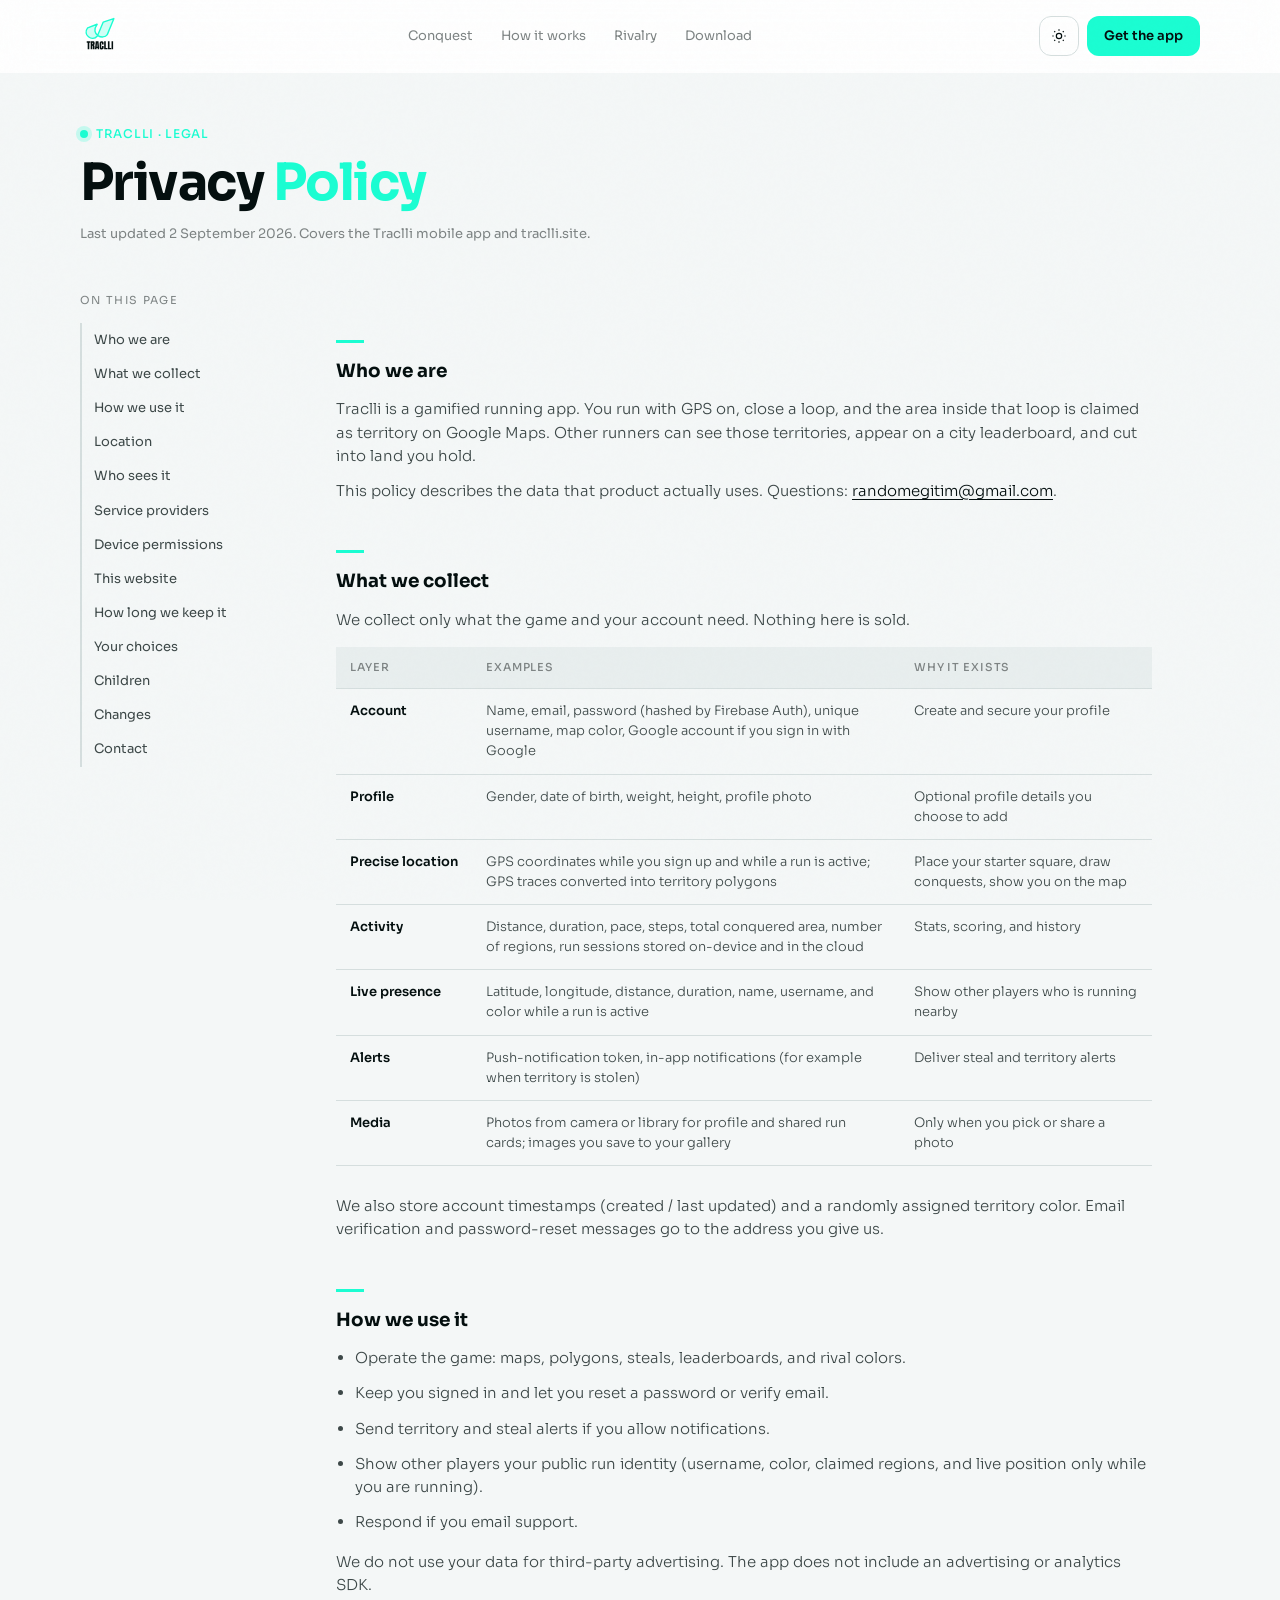
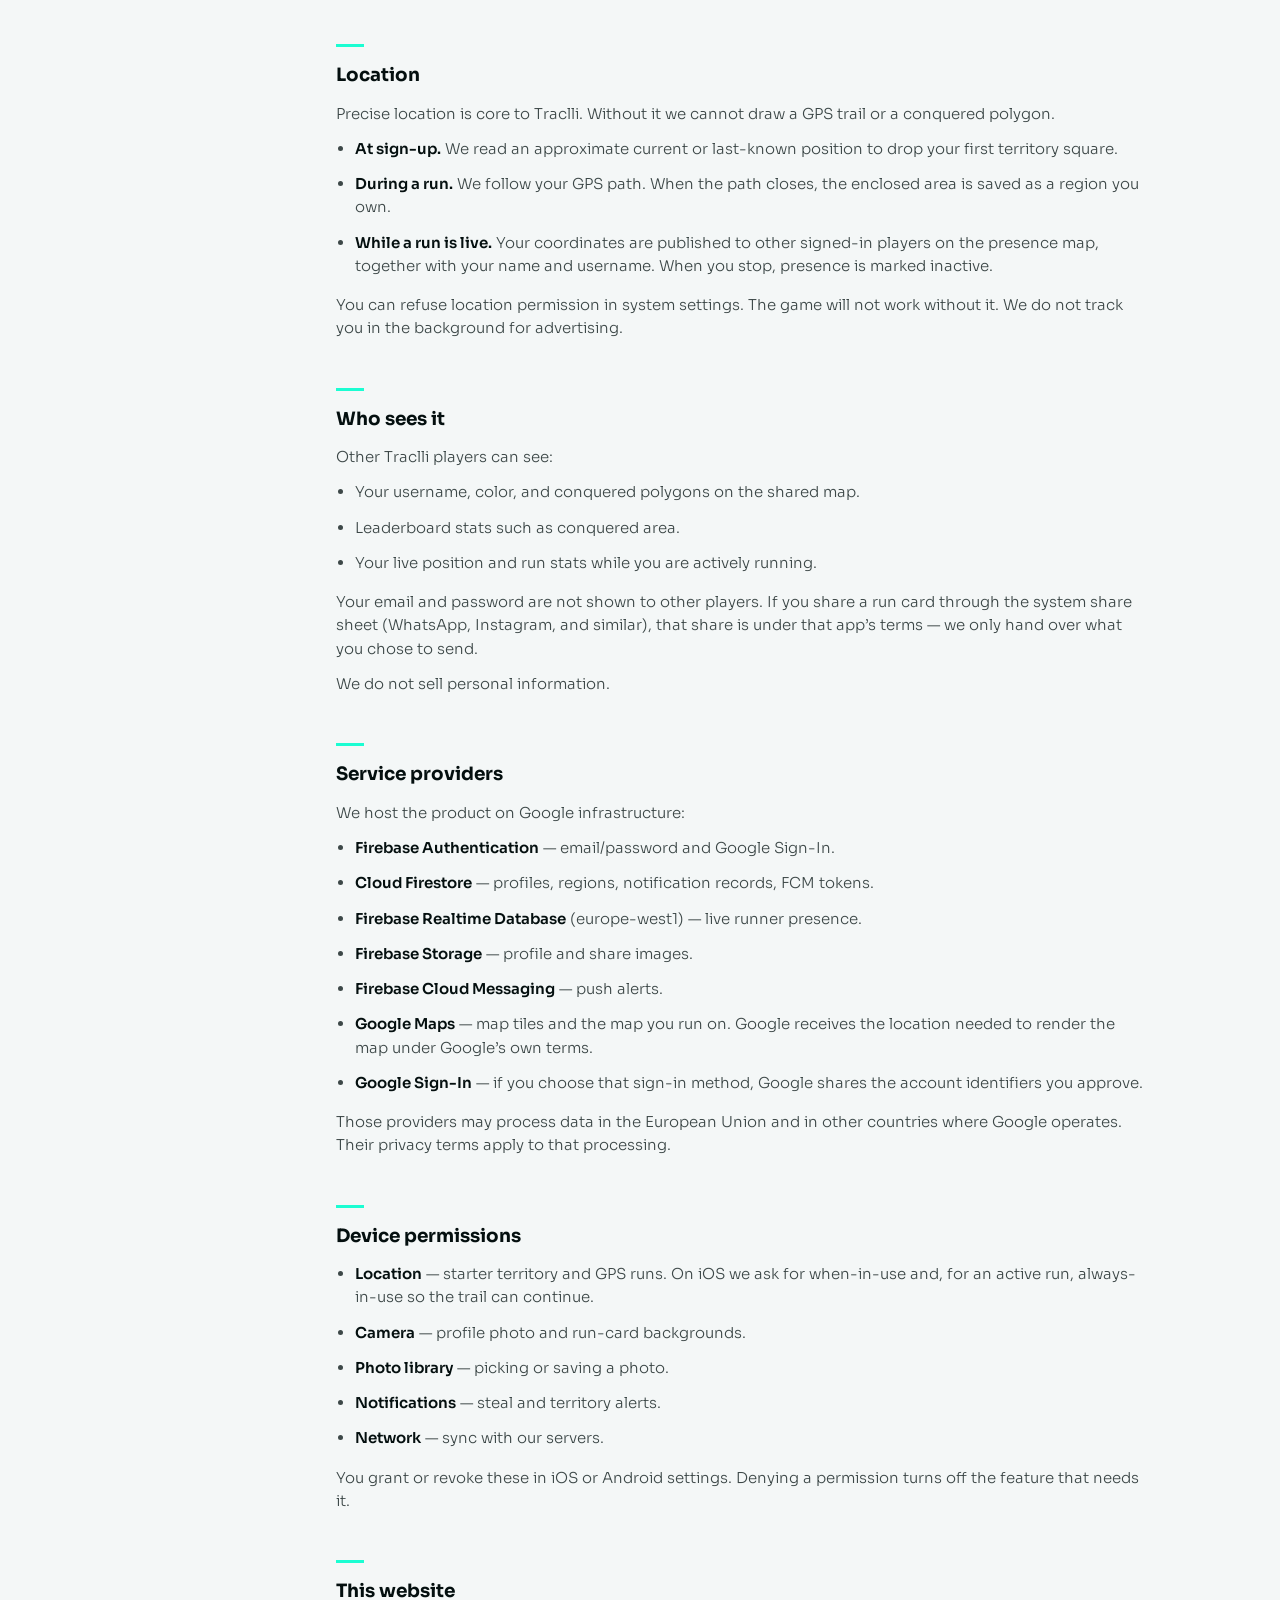
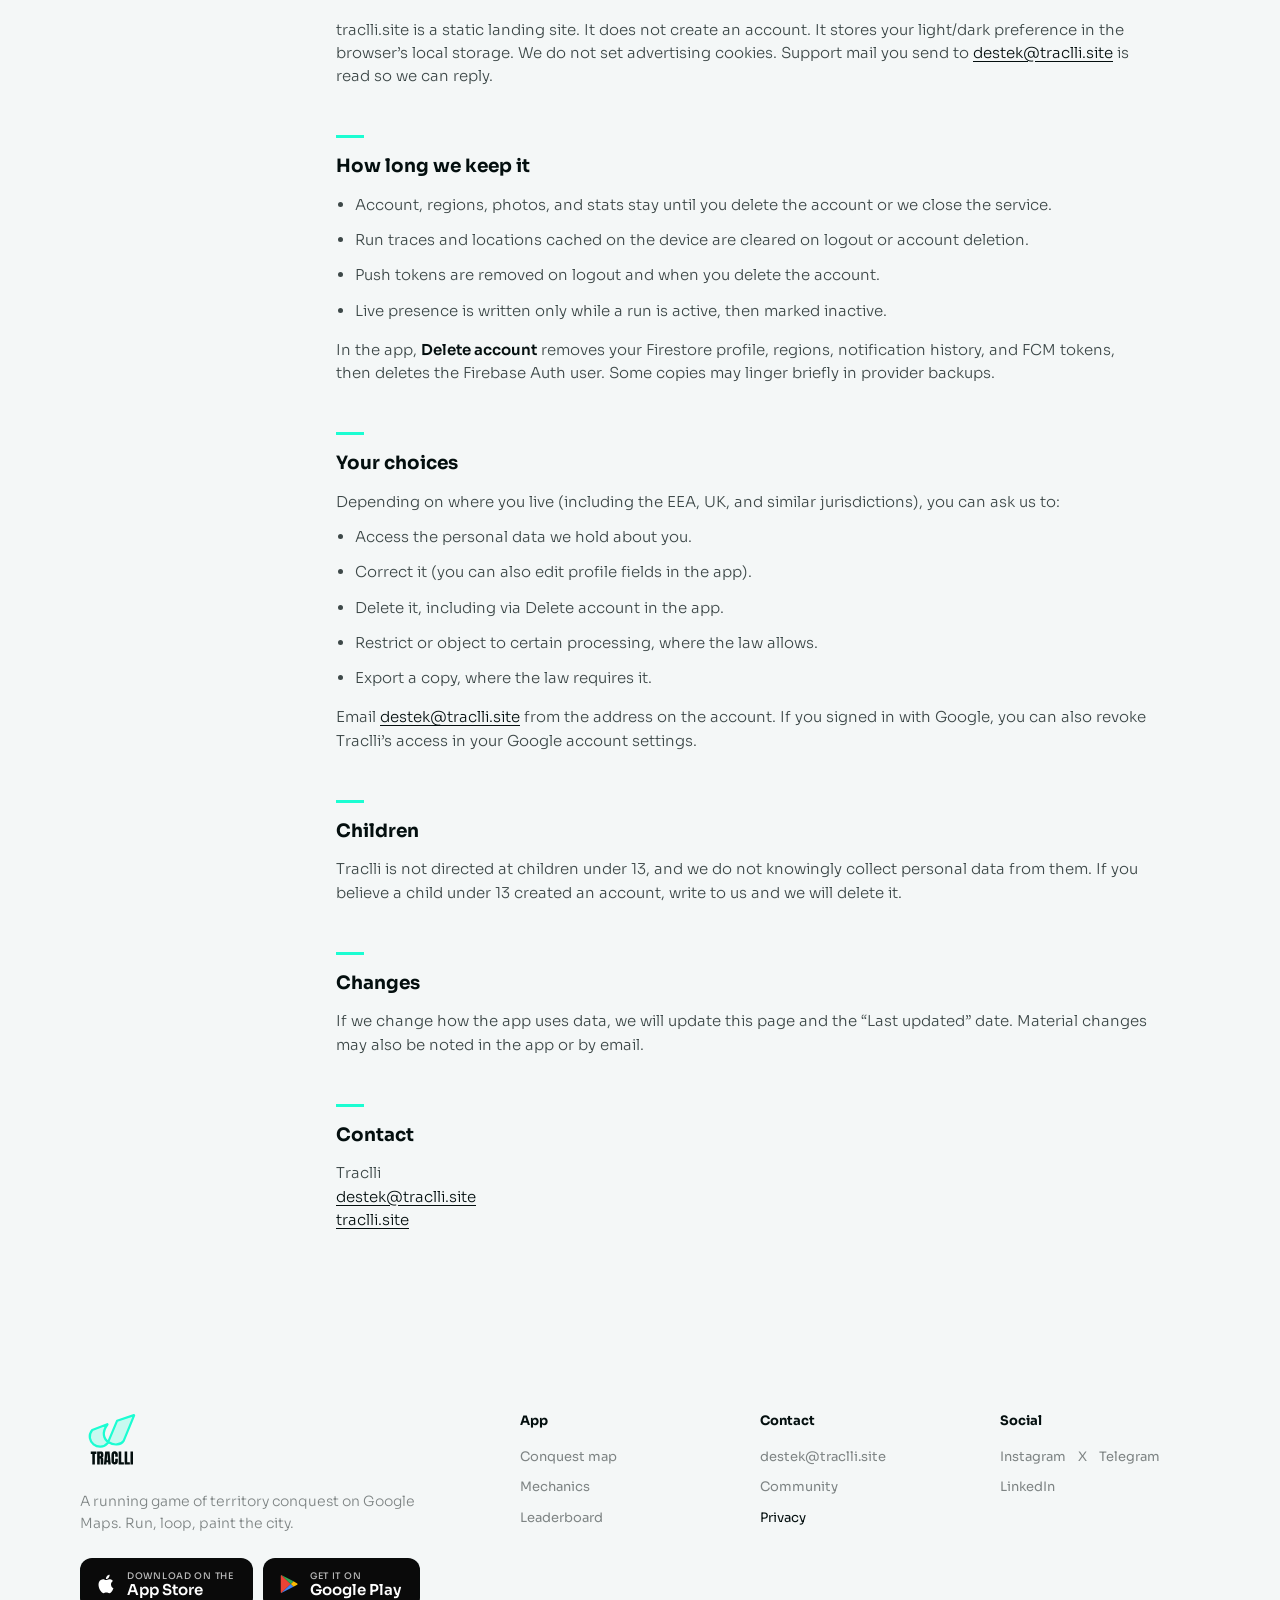
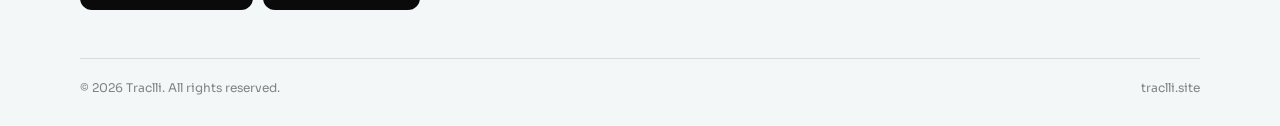
==== commit b4a4c131: "feat: detek için eklenen mail adresi düzeltildi" ====
--- a/privacy.html
+++ b/privacy.html
@@ -96,7 +96,7 @@
             Traclli is a gamified running app. You run with GPS on, close a loop, and the area inside that loop is claimed as territory on Google Maps. Other runners can see those territories, appear on a city leaderboard, and cut into land you hold.
           </p>
           <p>
-            This policy describes the data that product actually uses. Questions: <a href="mailto:destek@traclli.site">destek@traclli.site</a>.
+            This policy describes the data that product actually uses. Questions: <a href="mailto:randomegitim@gmail.com">randomegitim@gmail.com</a>.
           </p>
 
           <h2 id="collect">What we collect</h2>
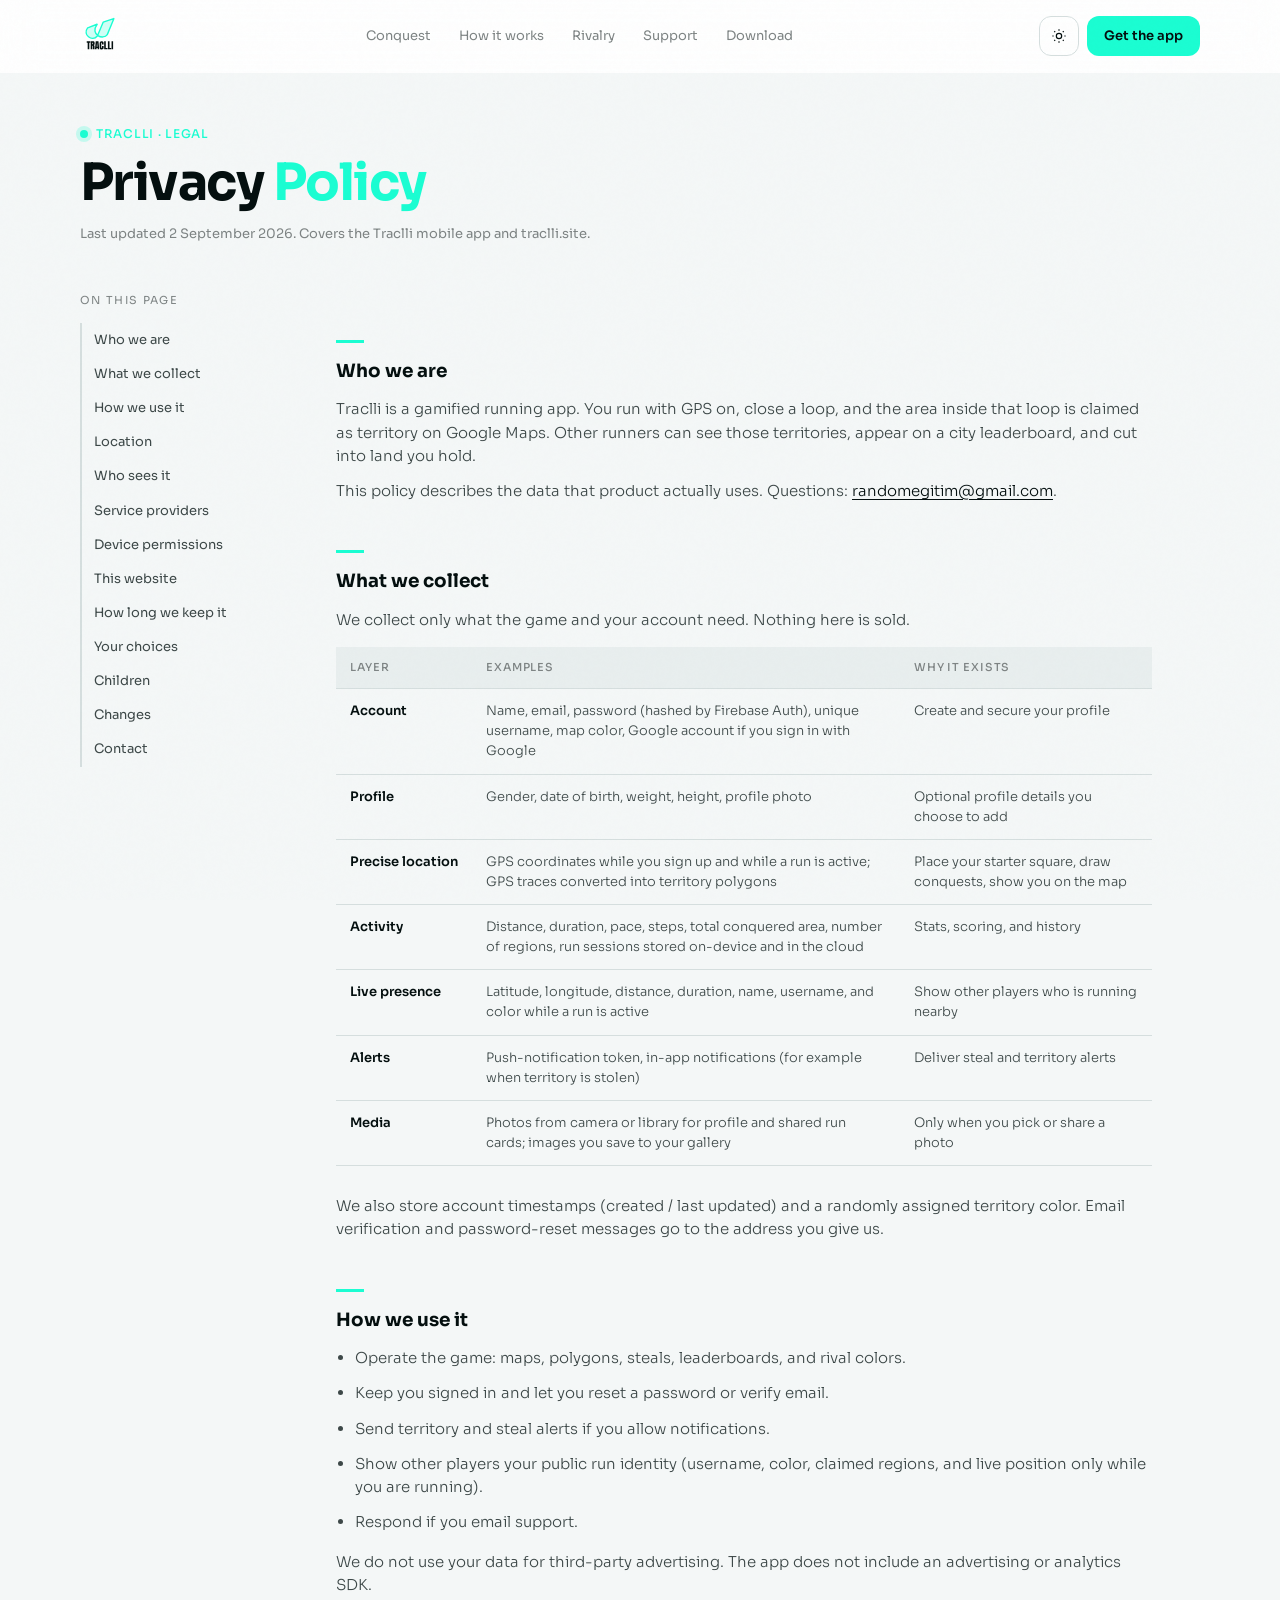
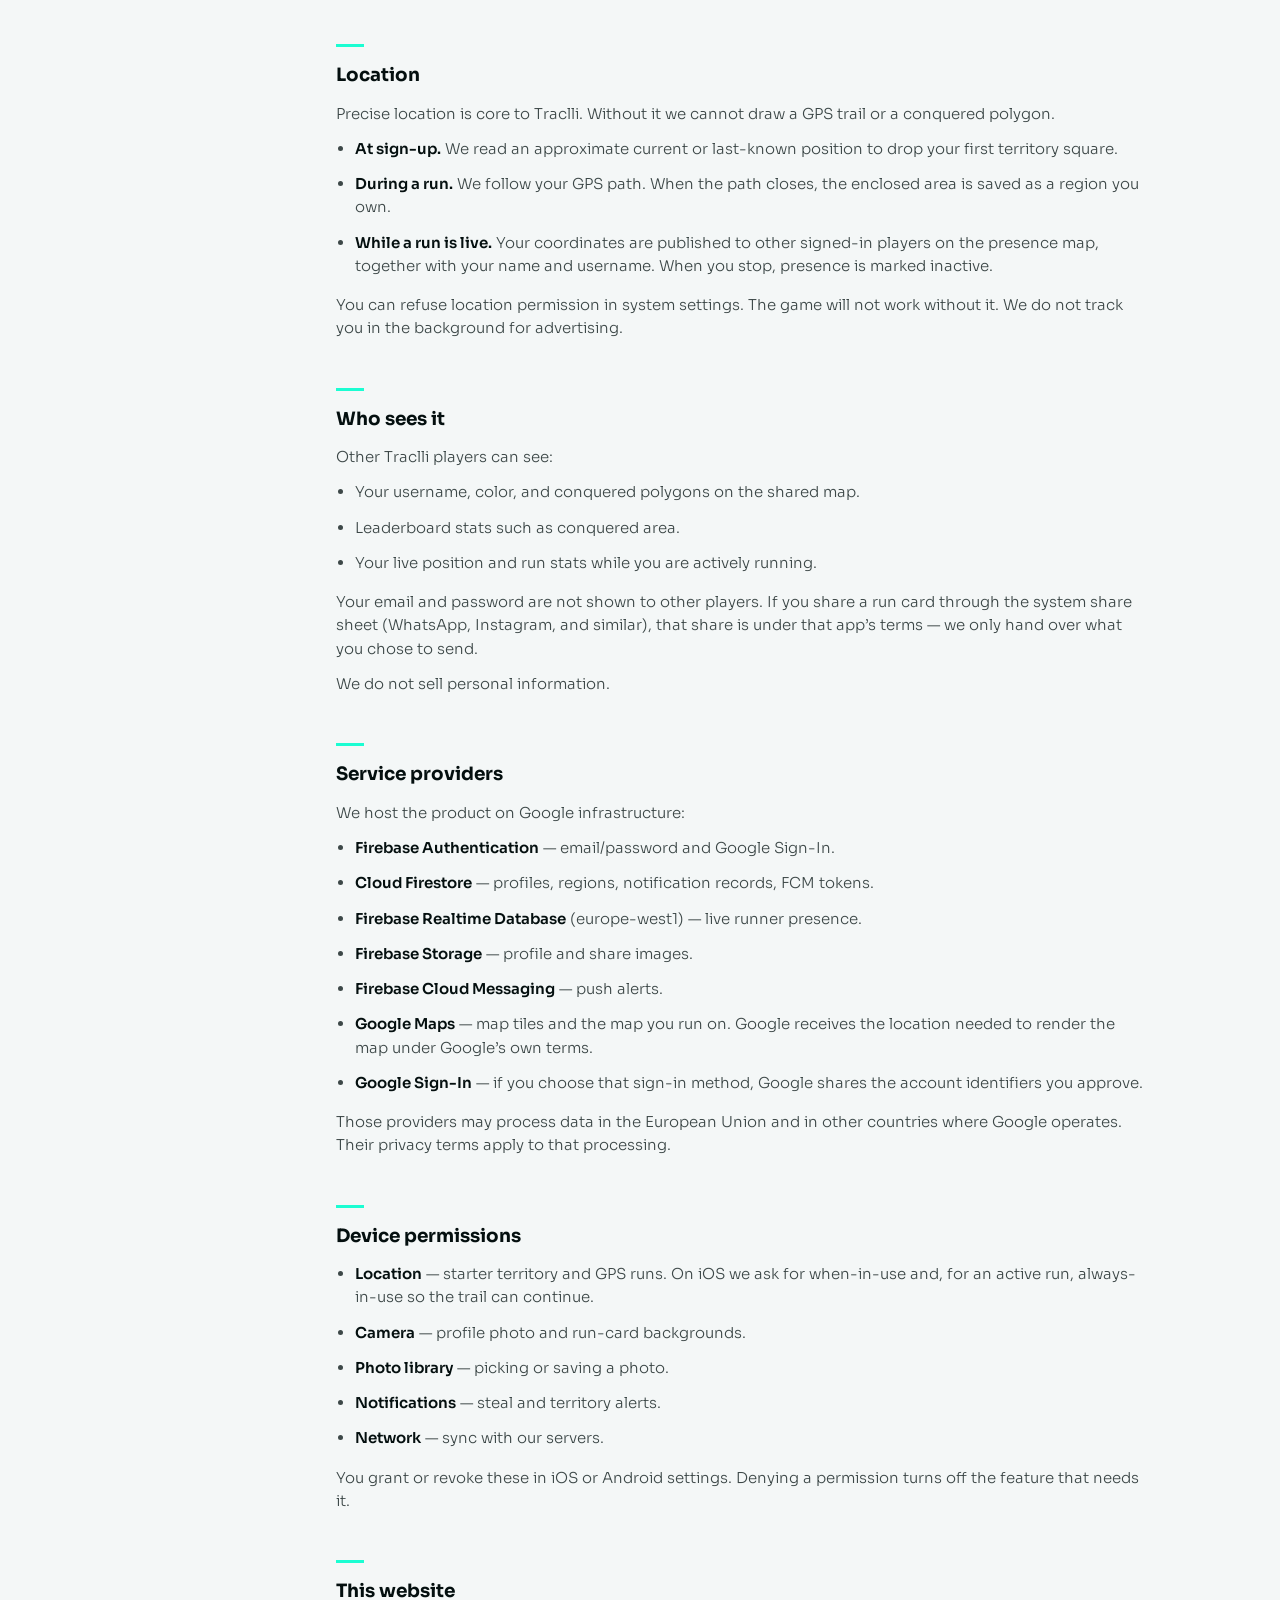
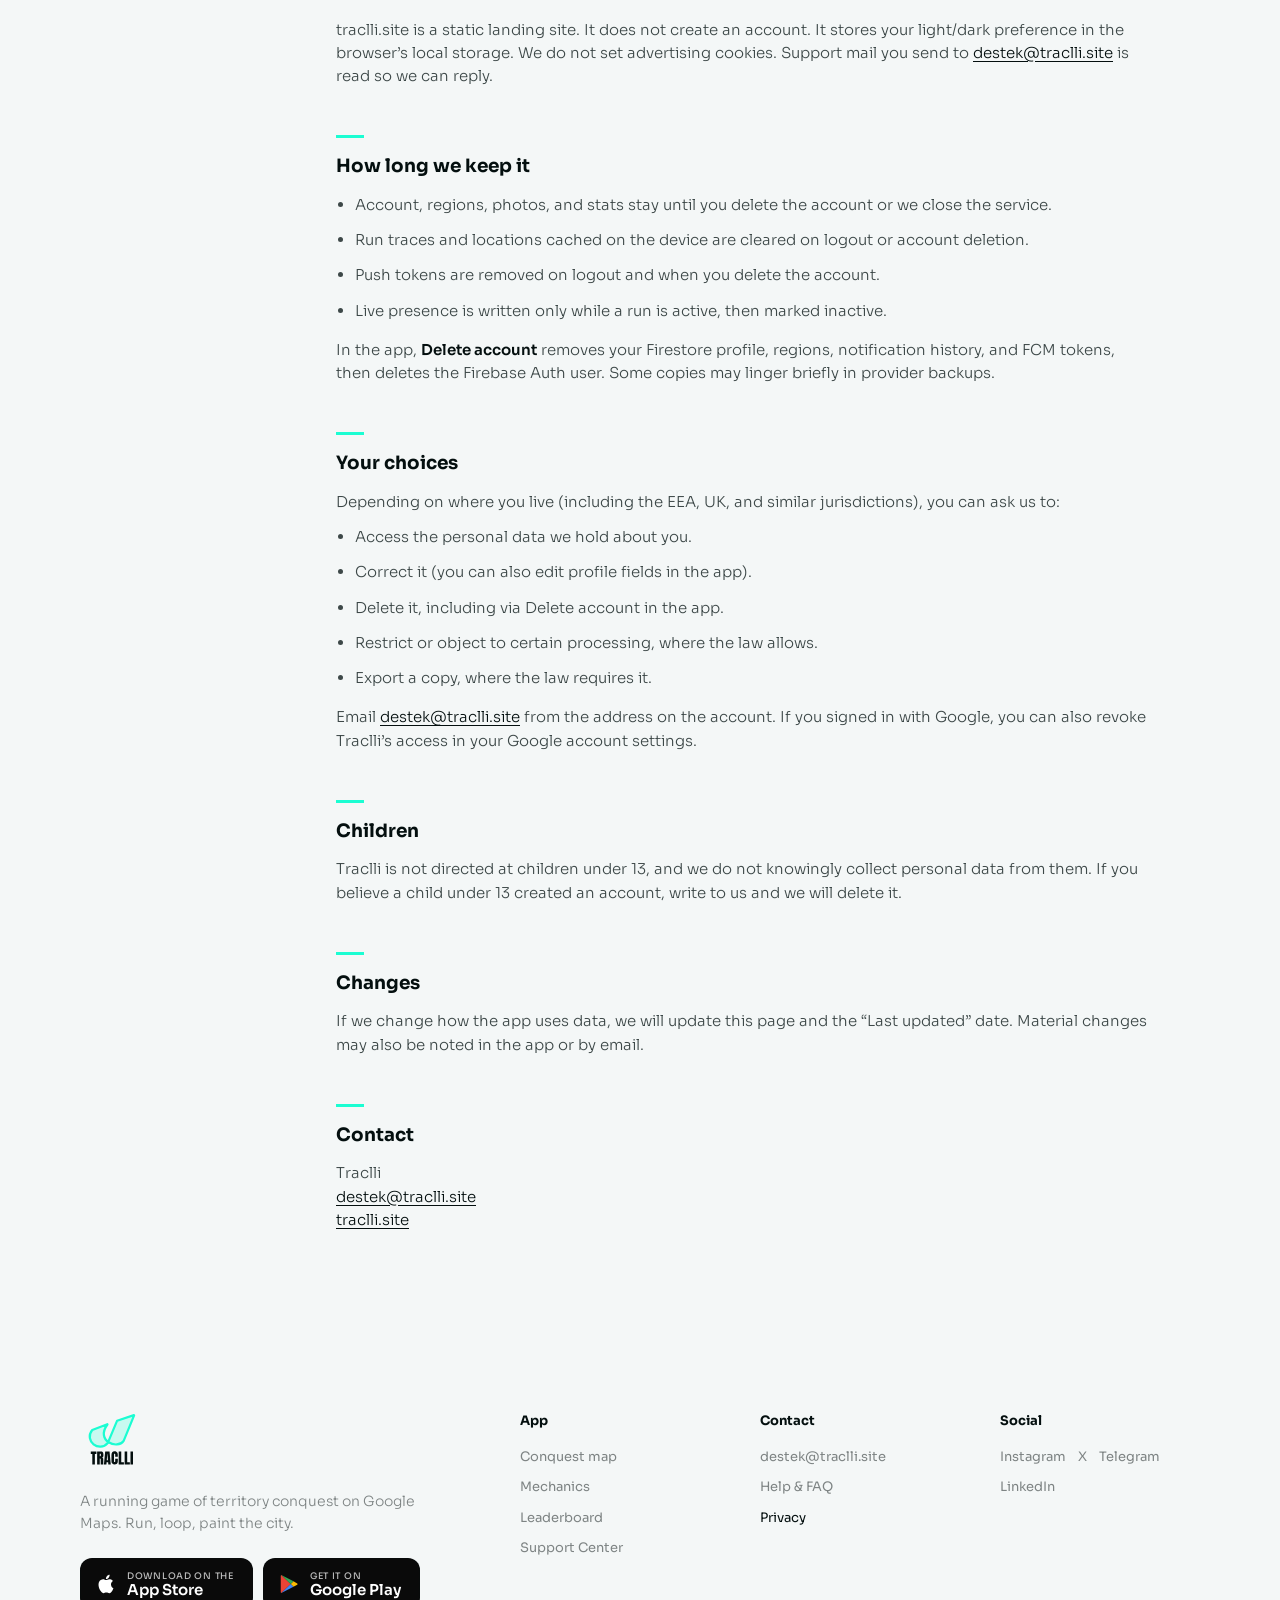
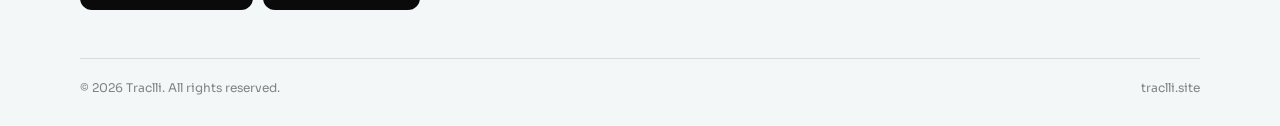
==== commit ff3f1394: "feat: add App Store Connect compliant Support page (support.html) and central config" ====
--- a/privacy.html
+++ b/privacy.html
@@ -49,6 +49,7 @@
         <a href="index.html#story">Conquest</a>
         <a href="index.html#mechanics">How it works</a>
         <a href="index.html#rivalry">Rivalry</a>
+        <a href="support.html">Support</a>
         <a href="index.html#download">Download</a>
       </nav>
 
@@ -290,11 +291,12 @@
         <a href="index.html#story">Conquest map</a>
         <a href="index.html#mechanics">Mechanics</a>
         <a href="index.html#rivalry">Leaderboard</a>
+        <a href="support.html">Support Center</a>
       </div>
       <div>
         <h4>Contact</h4>
         <a href="mailto:destek@traclli.site">destek@traclli.site</a>
-        <a href="#">Community</a>
+        <a href="support.html">Help & FAQ</a>
         <a href="privacy.html" aria-current="page">Privacy</a>
       </div>
       <div>
--- a/styles.css
+++ b/styles.css
@@ -1177,3 +1177,126 @@
     white-space: normal;
   }
 }
+
+/* Support page specific styles */
+.support-cards-grid {
+  display: grid;
+  grid-template-columns: repeat(auto-fit, minmax(220px, 1fr));
+  gap: 16px;
+  margin-bottom: 40px;
+}
+
+.support-card {
+  background: var(--surface);
+  border: 1px solid var(--line);
+  border-radius: var(--radius-md);
+  padding: 20px;
+  transition: border-color 0.2s ease, transform 0.2s ease;
+  display: flex;
+  flex-direction: column;
+  justify-content: space-between;
+}
+
+.support-card:hover {
+  border-color: var(--brand);
+  transform: translateY(-2px);
+}
+
+.support-card-icon {
+  width: 36px;
+  height: 36px;
+  border-radius: var(--radius);
+  background: var(--brand-soft);
+  color: var(--brand);
+  display: flex;
+  align-items: center;
+  justify-content: center;
+  margin-bottom: 14px;
+}
+
+.support-card h3 {
+  font-size: 15px;
+  font-weight: 600;
+  color: var(--text);
+  margin-bottom: 6px;
+}
+
+.support-card p {
+  font-size: 13px;
+  color: var(--text-2);
+  margin-bottom: 14px;
+  line-height: 1.45;
+}
+
+.support-card-link {
+  font-size: 13px;
+  font-weight: 600;
+  color: var(--brand);
+  display: inline-flex;
+  align-items: center;
+  gap: 6px;
+}
+
+.contact-banner {
+  background: var(--surface-alt);
+  border: 1px solid var(--line);
+  border-radius: var(--radius-md);
+  padding: 28px;
+  margin: 24px 0 36px;
+}
+
+.contact-banner h3 {
+  font-size: 1.25rem;
+  margin-bottom: 8px;
+  color: var(--text);
+}
+
+.contact-banner p {
+  font-size: 14px;
+  color: var(--text-2);
+  margin-bottom: 20px;
+}
+
+.contact-banner-actions {
+  display: flex;
+  gap: 12px;
+  flex-wrap: wrap;
+  align-items: center;
+}
+
+.contact-email-badge {
+  display: inline-flex;
+  align-items: center;
+  gap: 8px;
+  padding: 8px 14px;
+  background: var(--surface);
+  border: 1px solid var(--line);
+  border-radius: var(--radius);
+  font-size: 13px;
+  font-weight: 600;
+  color: var(--text);
+}
+
+.faq-box {
+  background: var(--surface);
+  border: 1px solid var(--line);
+  border-radius: var(--radius-md);
+  padding: 20px 24px;
+  margin-bottom: 16px;
+}
+
+.faq-box h3 {
+  font-size: 15px;
+  font-weight: 600;
+  color: var(--text);
+  margin-bottom: 8px;
+
+}
+
+.faq-box p {
+  font-size: 14px;
+  color: var(--text-2);
+  margin-bottom: 0;
+  line-height: 1.55;
+}
+
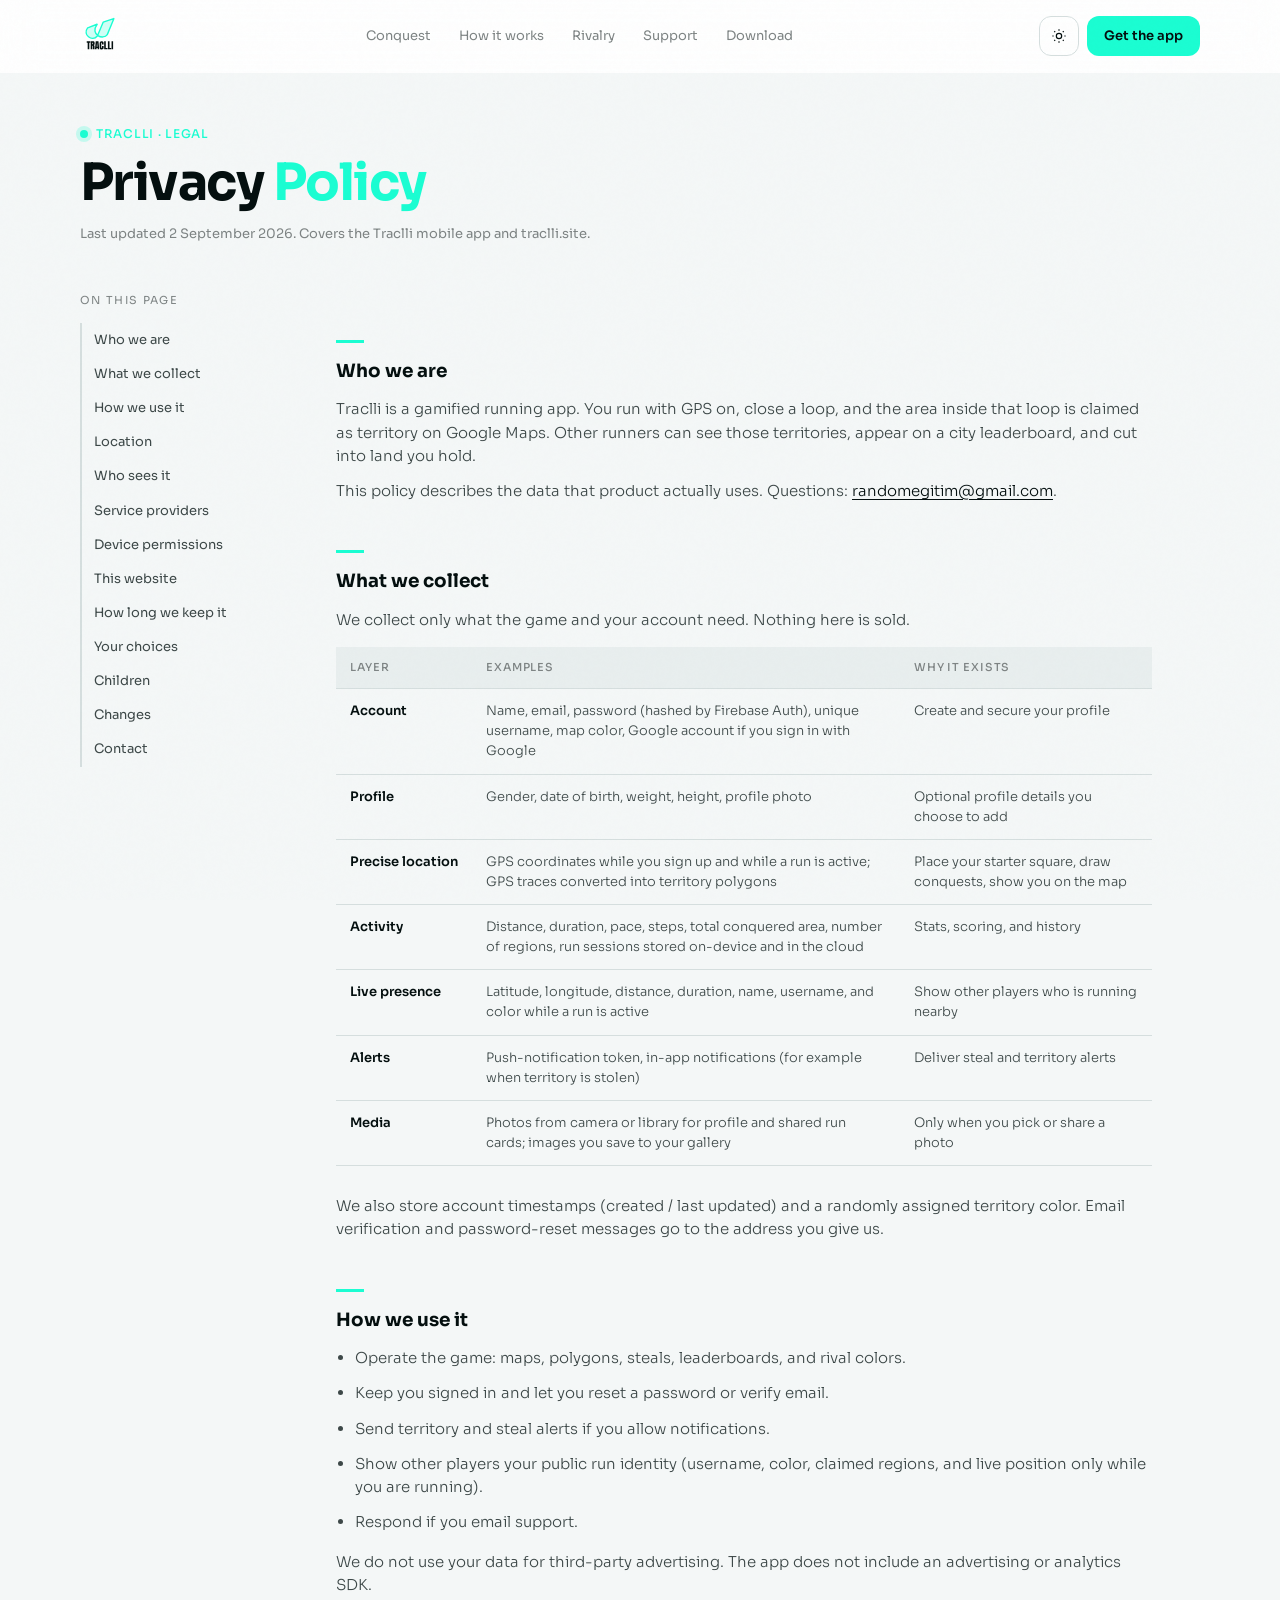
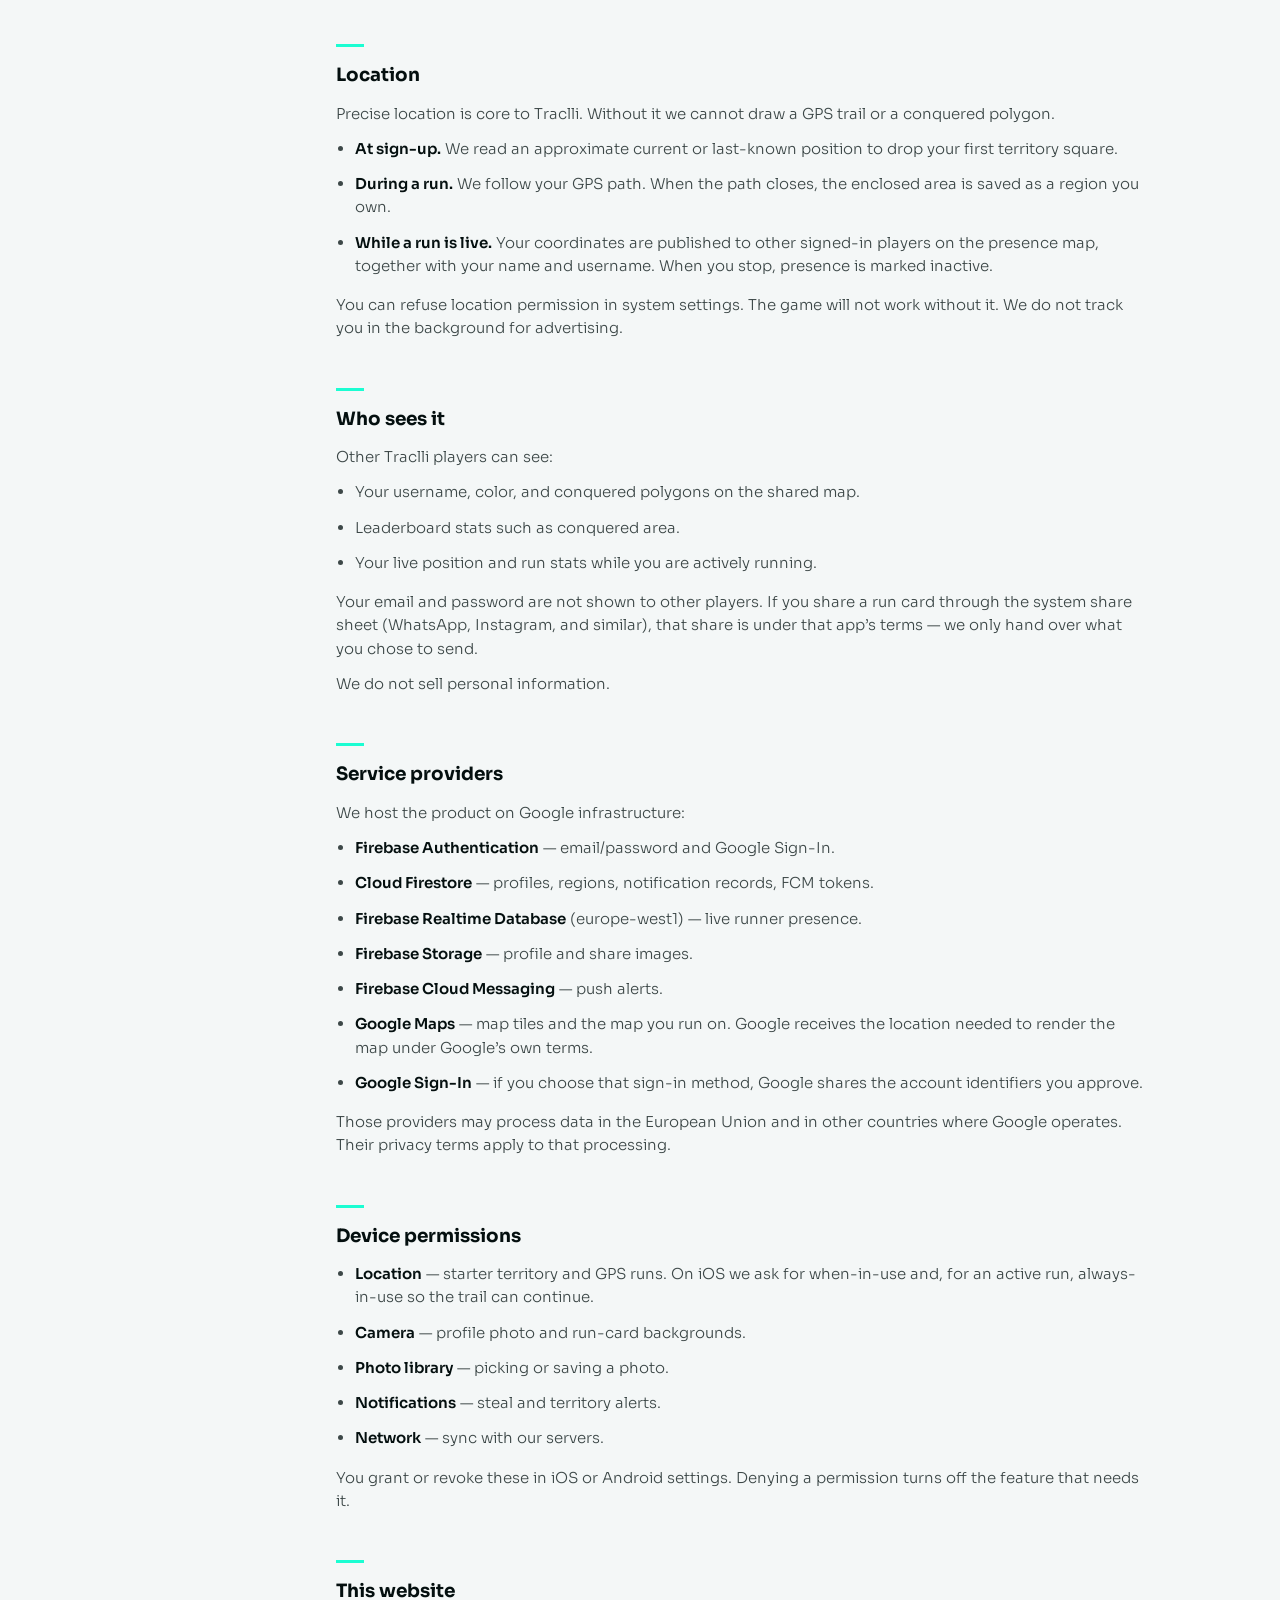
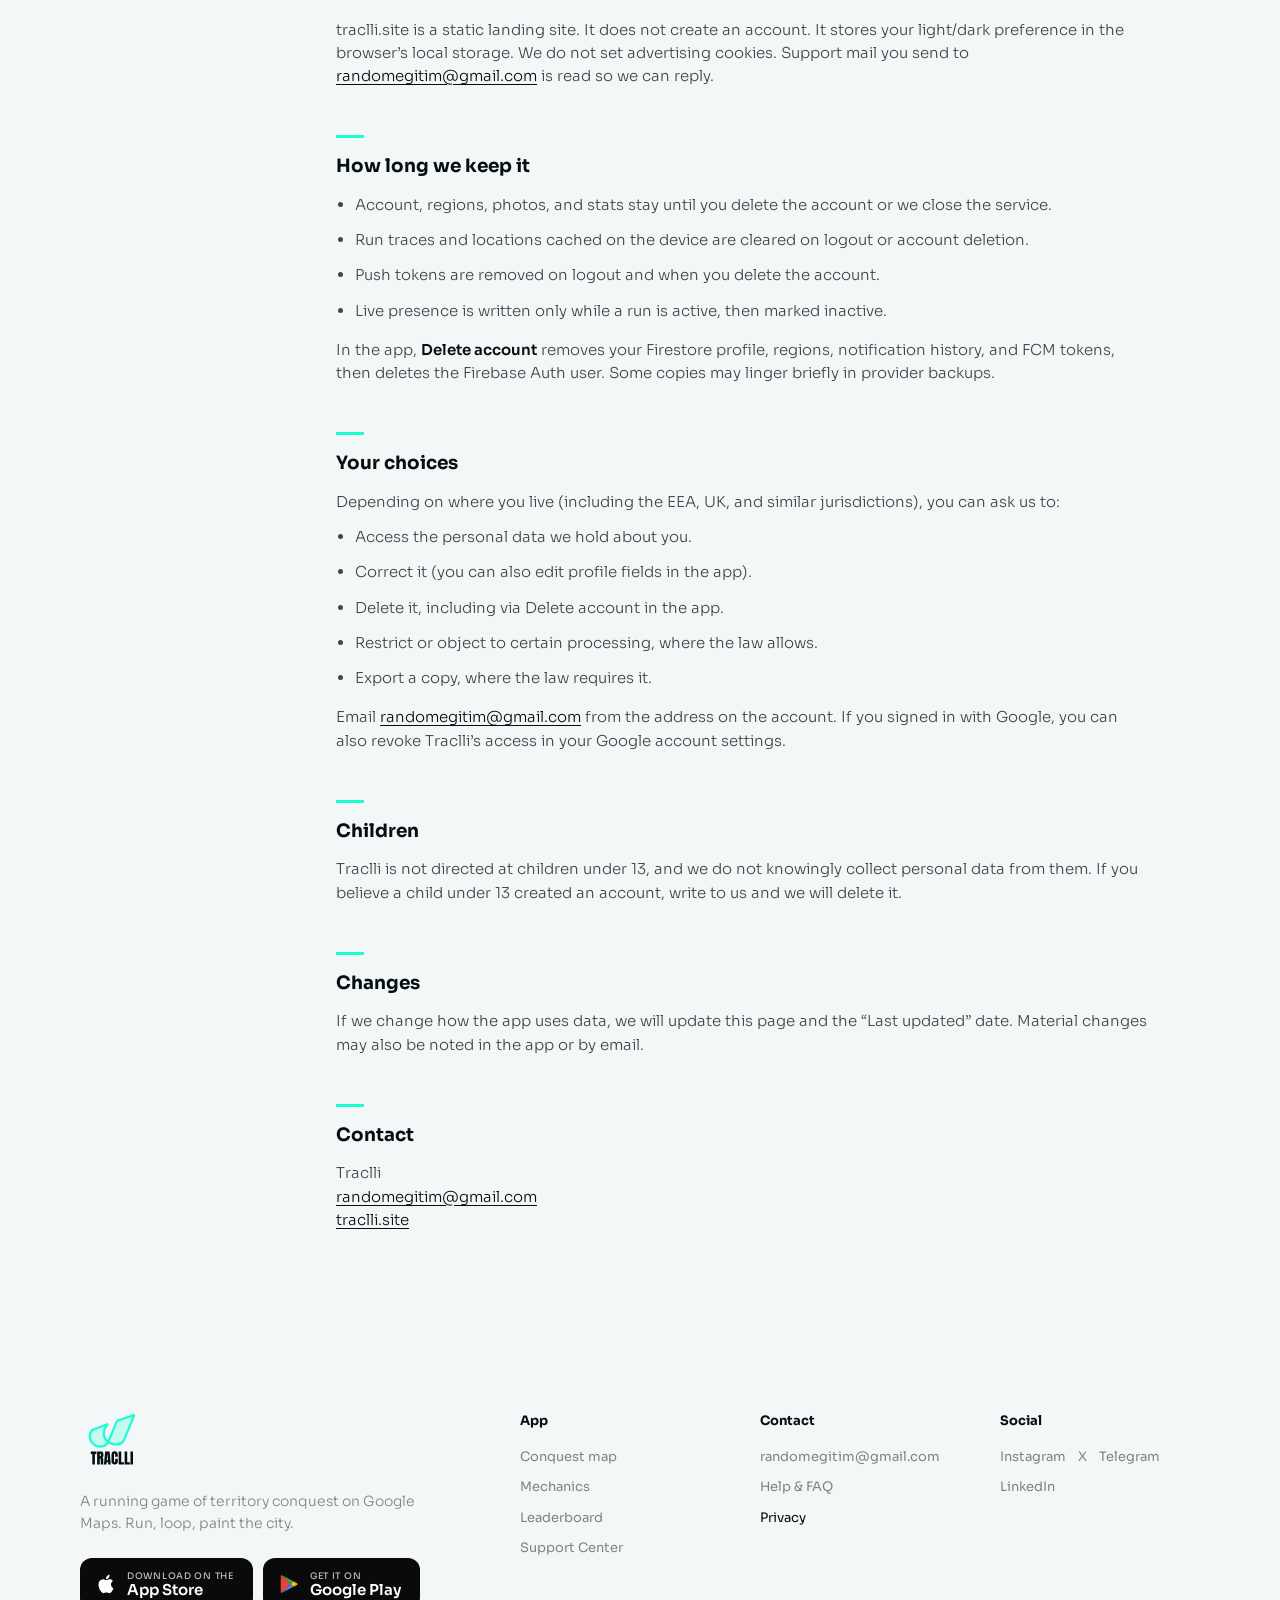
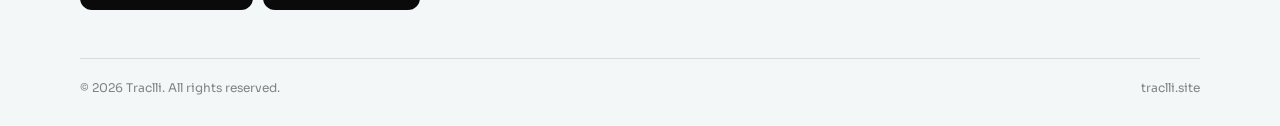
==== commit 1547c564: "style: update support email exclusively to randomegitim@gmail.com across all pages" ====
--- a/privacy.html
+++ b/privacy.html
@@ -216,7 +216,7 @@
 
           <h2 id="site">This website</h2>
           <p>
-            traclli.site is a static landing site. It does not create an account. It stores your light/dark preference in the browser’s local storage. We do not set advertising cookies. Support mail you send to <a href="mailto:destek@traclli.site">destek@traclli.site</a> is read so we can reply.
+            traclli.site is a static landing site. It does not create an account. It stores your light/dark preference in the browser’s local storage. We do not set advertising cookies. Support mail you send to <a href="mailto:randomegitim@gmail.com">randomegitim@gmail.com</a> is read so we can reply.
           </p>
 
           <h2 id="retention">How long we keep it</h2>
@@ -240,7 +240,7 @@
             <li>Export a copy, where the law requires it.</li>
           </ul>
           <p>
-            Email <a href="mailto:destek@traclli.site">destek@traclli.site</a> from the address on the account. If you signed in with Google, you can also revoke Traclli’s access in your Google account settings.
+            Email <a href="mailto:randomegitim@gmail.com">randomegitim@gmail.com</a> from the address on the account. If you signed in with Google, you can also revoke Traclli’s access in your Google account settings.
           </p>
 
           <h2 id="children">Children</h2>
@@ -256,7 +256,7 @@
           <h2 id="contact">Contact</h2>
           <p>
             Traclli<br>
-            <a href="mailto:destek@traclli.site">destek@traclli.site</a><br>
+            <a href="mailto:randomegitim@gmail.com">randomegitim@gmail.com</a><br>
             <a href="https://traclli.site">traclli.site</a>
           </p>
         </article>
@@ -295,7 +295,7 @@
       </div>
       <div>
         <h4>Contact</h4>
-        <a href="mailto:destek@traclli.site">destek@traclli.site</a>
+        <a href="mailto:randomegitim@gmail.com">randomegitim@gmail.com</a>
         <a href="support.html">Help & FAQ</a>
         <a href="privacy.html" aria-current="page">Privacy</a>
       </div>
